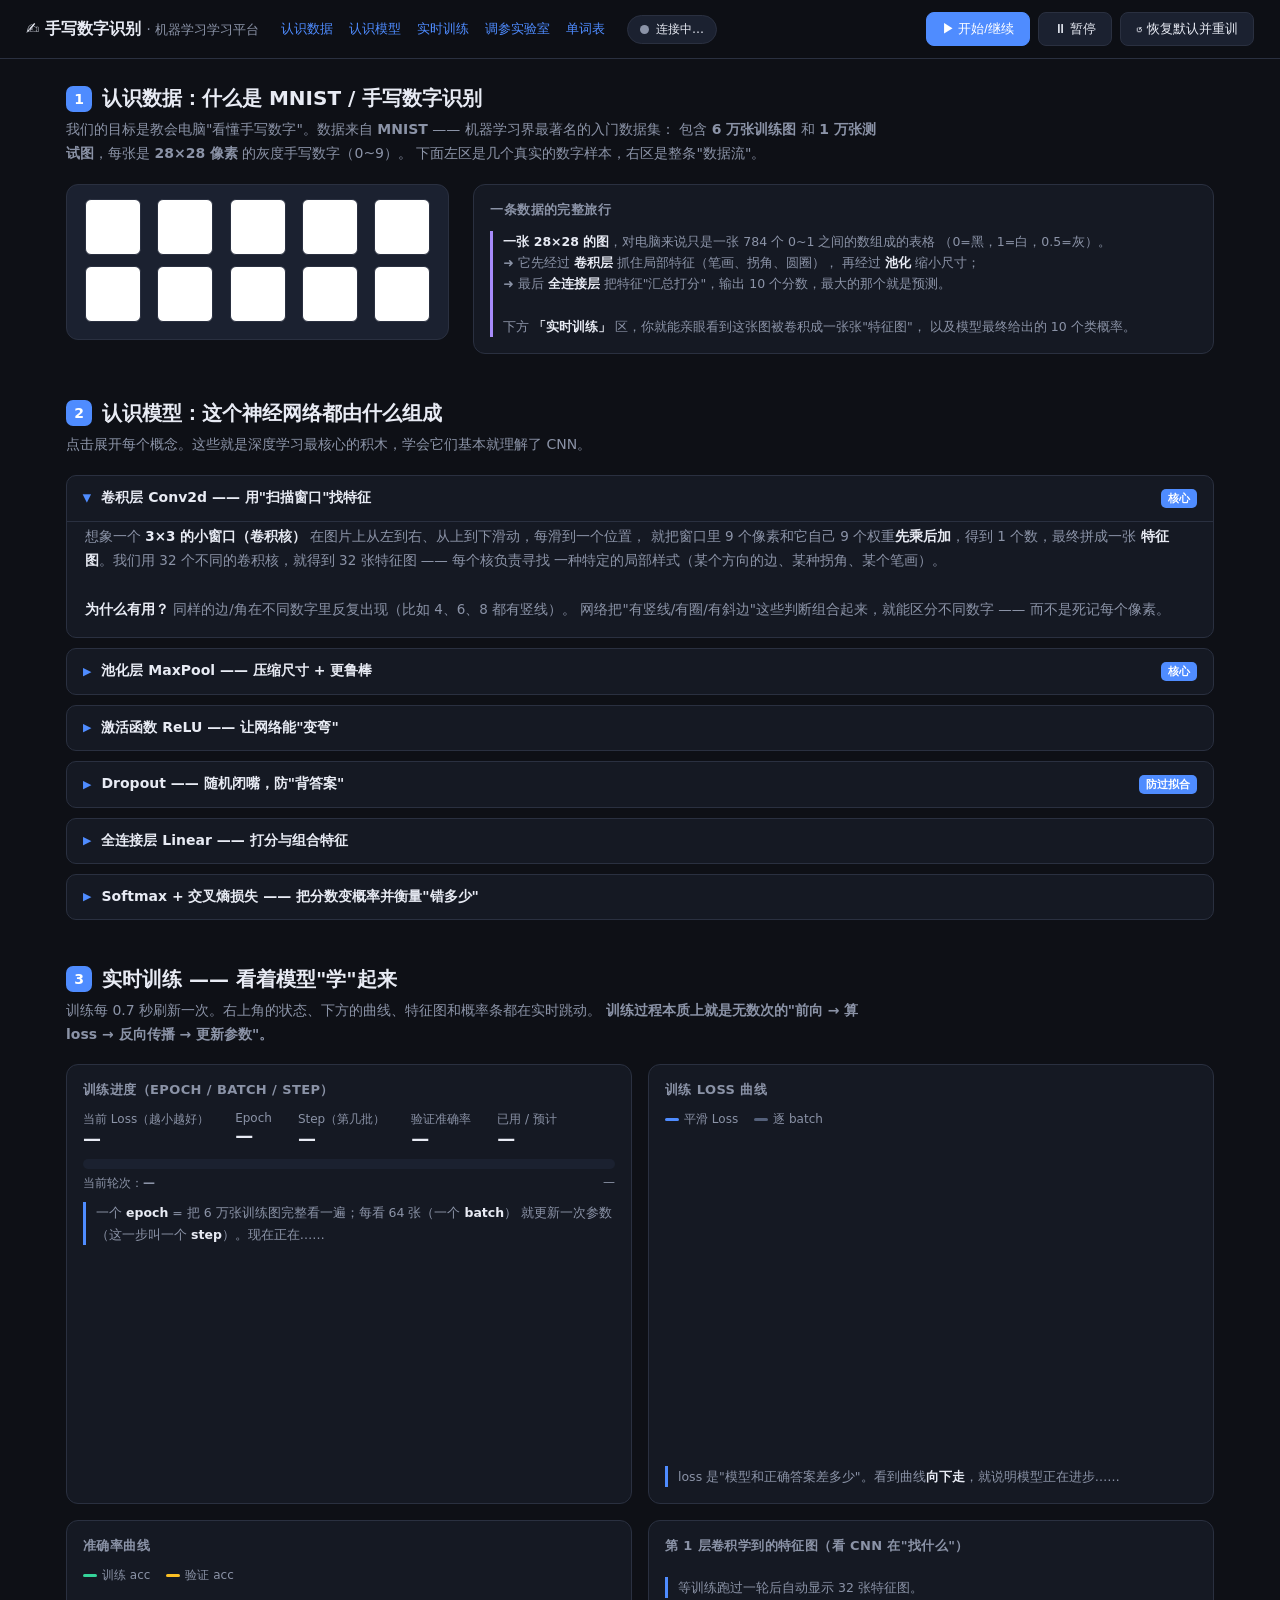
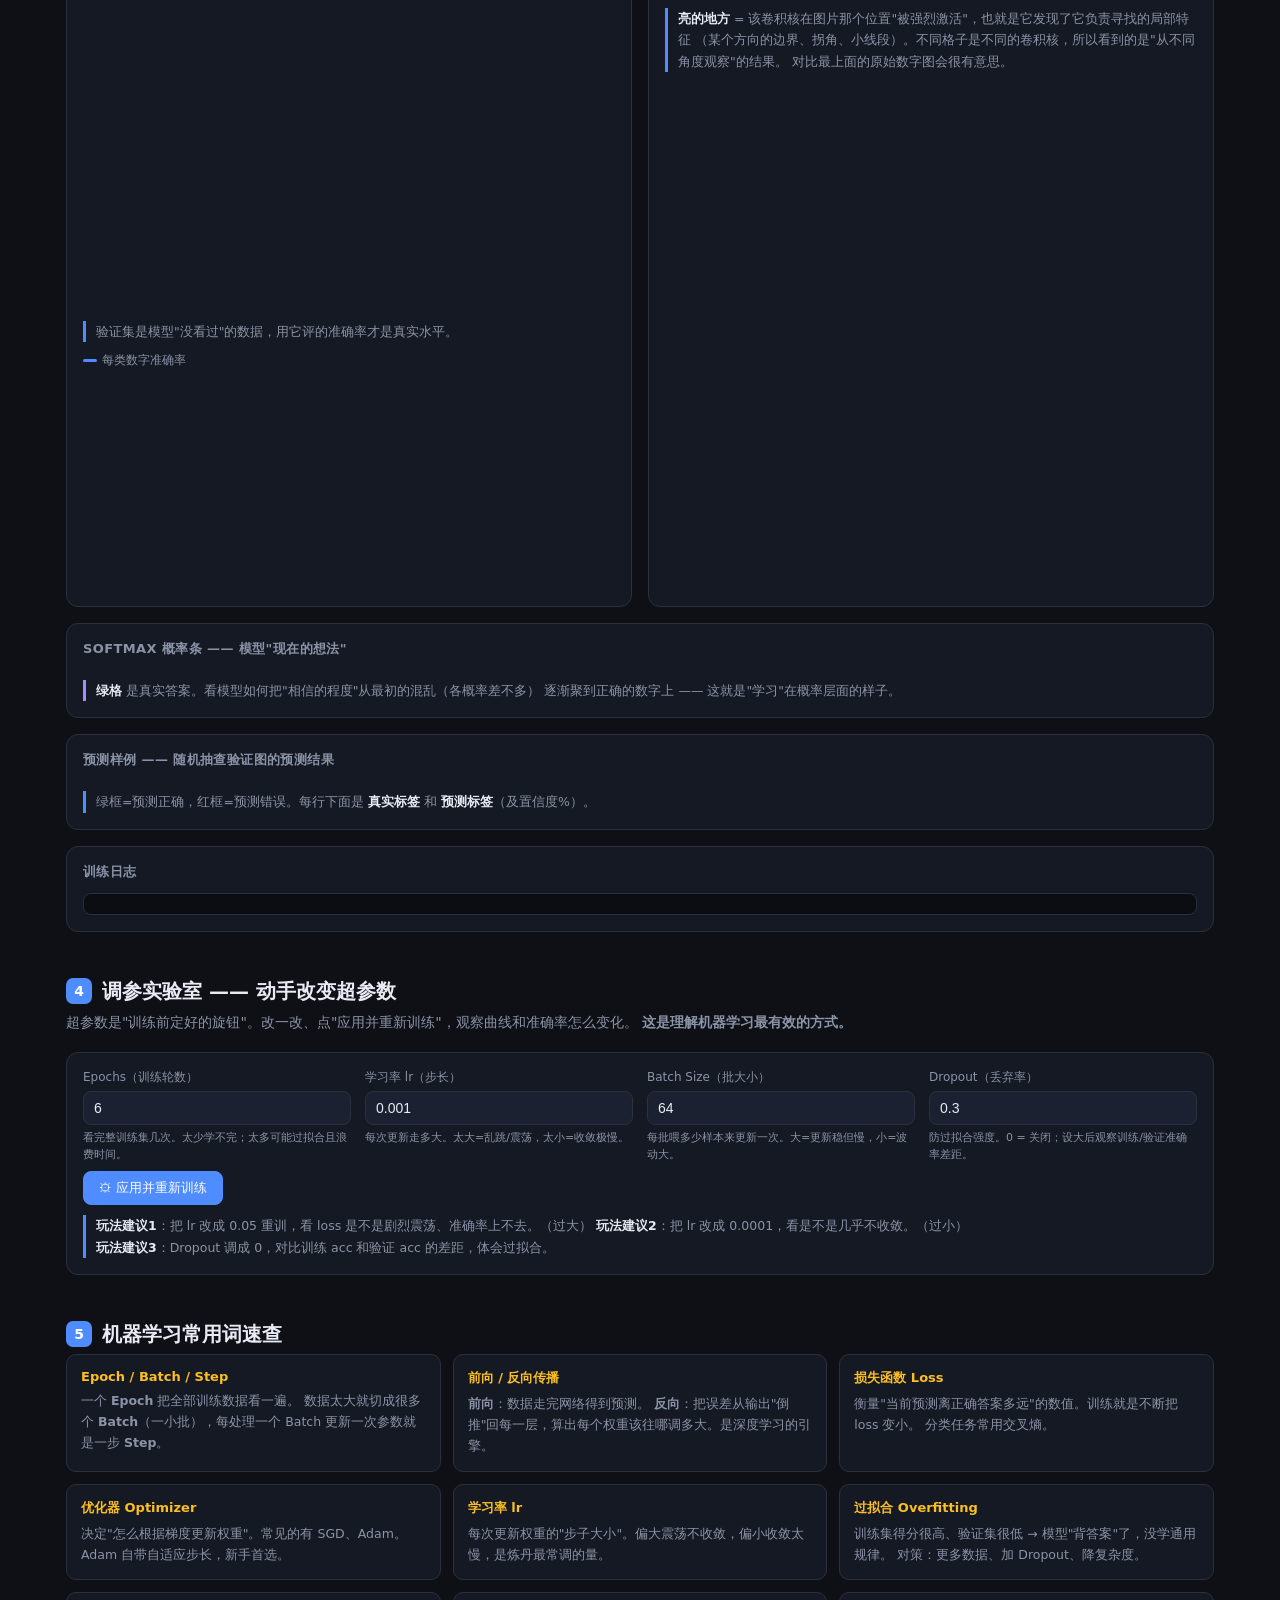
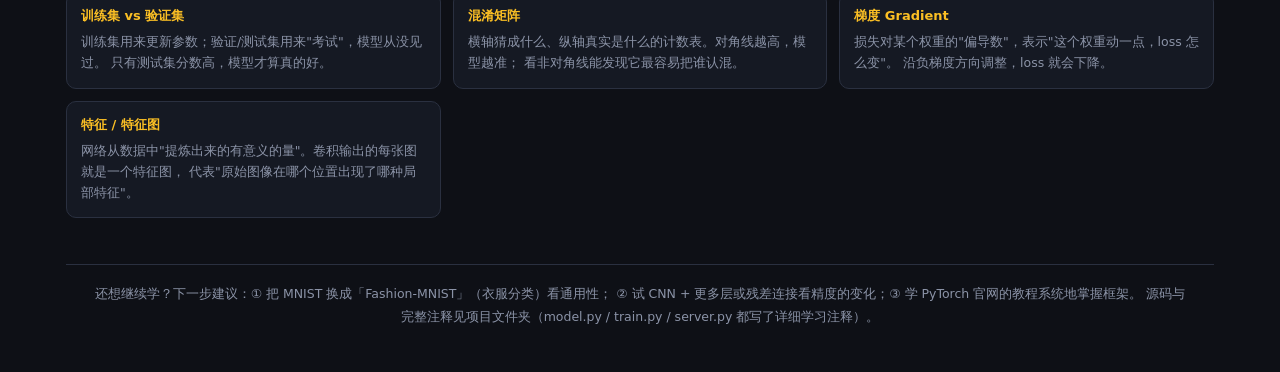
==== static/index.html @ 6d2cc408 "Initial commit" ====
<!DOCTYPE html>
<!--
  手写数字识别 · 机器学习学习平台
  ============================================================
  这个网页不只是"看训练"，而是把训练过程变成一节可交互的课：
    1. 认识数据  —— MNIST 手写数字是什么
    2. 认识模型  —— 卷积/池化/Dropout/Softmax 每个部件在"学什么"
    3. 实时训练  —— 边看曲线边读"现在正在发生什么"；还能看 CNN
                    第 1 层卷积学到的"特征图"和 Softmax 概率条
    4. 调参实验室—— 改学习率/轮数/批大小/丢弃率，观察效果变化
    5. 单词表    —— epoch/batch/前向/反向/过拟合 等概念速查

  技术：每 0.7 秒轮询 /api/state，用原生 SVG / Canvas 绘制，零外部依赖。
-->
<html lang="zh-CN">
<head>
<meta charset="UTF-8">
<meta name="viewport" content="width=device-width, initial-scale=1.0">
<title>手写数字识别 · 机器学习学习平台</title>
<style>
  :root{
    --bg:#0e1016; --panel:#151923; --panel2:#1b2130; --line:#2a3040;
    --text:#e8ebf4; --muted:#8b93a7; --accent:#4f8cff; --green:#34d399;
    --red:#f87171; --amber:#fbbf24; --purple:#a78bfa;
  }
  *{box-sizing:border-box;margin:0;padding:0}
  html{scroll-behavior:smooth}
  body{background:var(--bg);color:var(--text);font-family:"Segoe UI",system-ui,-apple-system,sans-serif}
  a{color:var(--accent);text-decoration:none}

  /* 顶部导航 */
  nav{position:sticky;top:0;z-index:50;background:rgba(14,16,22,.92);backdrop-filter:blur(6px);
      border-bottom:1px solid var(--line);padding:12px 26px;display:flex;align-items:center;gap:22px;flex-wrap:wrap}
  nav .brand{font-weight:700;font-size:16px}
  nav .brand small{color:var(--muted);font-weight:400}
  nav .links{display:flex;gap:16px;font-size:13px;color:var(--muted)}
  nav .links a:hover{color:var(--text)}
  nav .status{display:flex;align-items:center;gap:7px;font-size:12px;padding:5px 12px;
      border-radius:16px;background:var(--panel2);border:1px solid var(--line)}
  .dot{width:9px;height:9px;border-radius:50%;background:var(--muted)}
  .dot.running{background:var(--green);animation:pulse 1.1s infinite}
  .dot.paused{background:var(--amber)} .dot.done{background:var(--accent)}
  @keyframes pulse{0%,100%{opacity:1}50%{opacity:.35}}
  nav .ctrl{margin-left:auto;display:flex;gap:8px}

  /* 通用 */
  .wrap{padding:26px;max-width:1200px;margin:0 auto}
  section{margin-bottom:46px}
  h2.sec{font-size:20px;margin-bottom:6px;display:flex;align-items:center;gap:10px}
  h2.sec .no{background:var(--accent);color:#fff;width:26px;height:26px;border-radius:7px;
      display:inline-flex;align-items:center;justify-content:center;font-size:14px;flex:none}
  .lead{color:var(--muted);font-size:14px;margin-bottom:18px;max-width:820px;line-height:1.7}
  .grid{display:grid;grid-template-columns:1fr 1fr;gap:16px}
  .card{background:var(--panel);border:1px solid var(--line);border-radius:12px;padding:16px}
  .full{grid-column:1/-1}
  .card h3{font-size:13px;color:var(--muted);font-weight:600;letter-spacing:.4px;
      text-transform:uppercase;margin-bottom:12px;display:flex;gap:8px;align-items:center}
  button{cursor:pointer;border:1px solid var(--line);background:var(--panel2);color:var(--text);
      padding:7px 15px;border-radius:8px;font-size:13px;transition:.15s}
  button:hover{border-color:var(--accent)} button.primary{background:var(--accent);border-color:var(--accent);color:#fff}
  button.primary:hover{filter:brightness(1.12)}
  svg{width:100%;height:auto;display:block}
  .num{font-size:20px;font-weight:600}
  .teach{font-size:12.5px;color:var(--muted);line-height:1.7;margin-top:10px;
      border-left:3px solid var(--accent);padding-left:10px}
  .teach b{color:var(--text)}

  /* 认识数据 */
  .intro-flex{display:flex;gap:24px;flex-wrap:wrap;align-items:flex-start}
  .sample-big{display:grid;grid-template-columns:repeat(5,auto);gap:8px;background:var(--panel2);
      border:1px solid var(--line);border-radius:12px;padding:14px;flex:1;min-width:200px}
  .sample-big .cell{text-align:center;font-size:11px;color:var(--muted)}
  .sample-big canvas{width:56px;height:56px;image-rendering:pixelated;background:#fff;
      border-radius:6px;border:1px solid var(--line)}

  /* 概念卡片 */
  details{border:1px solid var(--line);border-radius:10px;margin-bottom:10px;background:var(--panel);
      overflow:hidden}
  details summary{cursor:pointer;padding:13px 16px;font-size:14px;list-style:none;display:flex;
      gap:10px;align-items:center;font-weight:600}
  details summary::before{content:"▶";color:var(--accent);font-size:11px;transition:.15s}
  details[open] summary::before{transform:rotate(90deg)}
  details .body{padding:2px 18px 16px;font-size:13.5px;color:var(--muted);line-height:1.8;border-top:1px solid var(--line)}
  details .body b{color:var(--text)}
  details .body ul{margin:6px 0 0 18px}
  details .tag{font-size:11px;background:var(--accent);color:#fff;border-radius:5px;padding:2px 7px;font-weight:600;margin-left:auto;flex:none}

  /* KPI */
  .kpis{display:flex;gap:26px;flex-wrap:wrap}
  .kpi small{display:block;color:var(--muted);font-size:12px}
  .kpi b{font-size:18px}
  .progress{height:10px;background:var(--panel2);border-radius:6px;overflow:hidden;margin-top:10px}
  .progress>div{height:100%;background:linear-gradient(90deg,var(--accent),#7aa7ff);width:0%;transition:width .3s}
  .proglabel{display:flex;justify-content:space-between;font-size:12px;color:var(--muted);margin-top:6px}

  .legend{display:flex;gap:16px;font-size:12px;color:var(--muted);margin-bottom:8px;flex-wrap:wrap}
  .legend i{width:14px;height:3px;display:inline-block;vertical-align:middle;margin-right:5px;border-radius:2px}

  /* 特征图 */
  .fmaps{display:grid;grid-template-columns:repeat(auto-fill,minmax(86px,1fr));gap:8px}
  .fcell{background:var(--panel2);border:1px solid var(--line);border-radius:8px;padding:5px;text-align:center}
  .fcell canvas{width:100%;aspect-ratio:1;image-rendering:pixelated;background:#fff;border-radius:4px}
  .fcell small{font-size:10px;color:var(--muted)}

  /* Softmax */
  #smax{display:flex;flex-direction:column;gap:3px}
  .srow{display:grid;grid-template-columns:30px 1fr 48px;gap:8px;align-items:center;font-size:12px}
  .srow .barbox{height:16px;background:var(--panel2);border-radius:4px;overflow:hidden;position:relative}
  .srow .bar{height:100%;background:linear-gradient(90deg,var(--purple),#c4b5fd);width:0%}
  .srow.true .tagk{color:var(--green);font-weight:700}
  .srow .pct{text-align:right;color:var(--muted)}

  /* 样例 */
  .samples{display:grid;grid-template-columns:repeat(auto-fill,minmax(60px,1fr));gap:9px}
  .sample{background:var(--panel2);border:2px solid var(--line);border-radius:8px;padding:5px;text-align:center}
  .sample.correct{border-color:var(--green)} .sample.wrong{border-color:var(--red)}
  .sample canvas{width:100%;image-rendering:pixelated;border-radius:4px;background:#fff}
  .sample .lab{font-size:11px;margin-top:4px}
  .sample b.c{color:var(--green)} .sample b.w{color:var(--red)}

  /* 调参实验室 */
  .lab-grid{display:grid;grid-template-columns:repeat(auto-fit,minmax(150px,1fr));gap:14px;margin-bottom:8px}
  .lfield label{display:block;font-size:12px;color:var(--muted);margin-bottom:5px}
  .lfield input{width:100%;background:var(--panel2);border:1px solid var(--line);color:var(--text);
      padding:8px 10px;border-radius:8px;font-size:14px}
  .lfield .hint{font-size:11px;color:var(--muted);margin-top:5px;line-height:1.5}

  /* 日志 / 词汇 */
  #log{background:#0b0d12;border:1px solid var(--line);border-radius:8px;padding:10px;
      font-family:Consolas,ui-monospace,monospace;font-size:12px;max-height:170px;overflow-y:auto;
      color:#9fdcff;line-height:1.6}
  .gloss{display:grid;grid-template-columns:repeat(auto-fit,minmax(280px,1fr));gap:12px}
  .gloss .g{background:var(--panel);border:1px solid var(--line);border-radius:10px;padding:14px}
  .gloss .g h4{color:var(--amber);font-size:13px;margin-bottom:6px}
  .gloss .g p{font-size:12.5px;color:var(--muted);line-height:1.7}
  footer{color:var(--muted);font-size:12.5px;border-top:1px solid var(--line);
      padding:18px 26px;text-align:center;line-height:1.8}
  @media(max-width:900px){.grid{grid-template-columns:1fr}.wrap{padding:16px}}
</style>
</head>
<body>

<!-- ================= 导航 ================= -->
<nav>
  <div class="brand">✍️ 手写数字识别 <small>· 机器学习学习平台</small></div>
  <div class="links">
    <a href="#intro">认识数据</a><a href="#model">认识模型</a>
    <a href="#live">实时训练</a><a href="#lab">调参实验室</a><a href="#gloss">单词表</a>
  </div>
  <div class="status"><span id="dot" class="dot idle"></span><span id="statusTxt">连接中…</span></div>
  <div class="ctrl">
    <button id="btnStart" class="primary" onclick="control('start')">▶ 开始/继续</button>
    <button onclick="control('pause')">⏸ 暂停</button>
    <button onclick="resetQuick()">↺ 恢复默认并重训</button>
  </div>
</nav>

<div class="wrap">

<!-- ================= 1. 认识数据 ================= -->
<section id="intro">
  <h2 class="sec"><span class="no">1</span> 认识数据：什么是 MNIST / 手写数字识别</h2>
  <p class="lead">
    我们的目标是教会电脑"看懂手写数字"。数据来自 <b>MNIST</b> —— 机器学习界最著名的入门数据集：
    包含 <b>6 万张训练图</b> 和 <b>1 万张测试图</b>，每张是 <b>28×28 像素</b> 的灰度手写数字（0~9）。
    下面左区是几个真实的数字样本，右区是整条"数据流"。
  </p>
  <div class="intro-flex">
    <div class="sample-big" id="digits"></div>
    <div class="card" style="flex:2;min-width:300px">
      <h3>一条数据的完整旅行</h3>
      <div class="teach" style="border-left-color:var(--purple)">
        <b>一张 28×28 的图</b>，对电脑来说只是一张 784 个 0~1 之间的数组成的表格
        （0=黑，1=白，0.5=灰）。<br>
        ➜ 它先经过 <b>卷积层</b> 抓住局部特征（笔画、拐角、圆圈），
        再经过 <b>池化</b> 缩小尺寸；<br>
        ➜ 最后 <b>全连接层</b> 把特征"汇总打分"，输出 10 个分数，最大的那个就是预测。<br><br>
        下方 <b>「实时训练」</b> 区，你就能亲眼看到这张图被卷积成一张张"特征图"，
        以及模型最终给出的 10 个类概率。
      </div>
    </div>
  </div>
</section>

<!-- ================= 2. 认识模型 ================= -->
<section id="model">
  <h2 class="sec"><span class="no">2</span> 认识模型：这个神经网络都由什么组成</h2>
  <p class="lead">点击展开每个概念。这些就是深度学习最核心的积木，学会它们基本就理解了 CNN。</p>

  <details open><summary>卷积层 Conv2d —— 用"扫描窗口"找特征 <span class="tag">核心</span></summary>
    <div class="body">
      想象一个 <b>3×3 的小窗口（卷积核）</b> 在图片上从左到右、从上到下滑动，每滑到一个位置，
      就把窗口里 9 个像素和它自己 9 个权重<b>先乘后加</b>，得到 1 个数，最终拼成一张
      <b>特征图</b>。我们用 32 个不同的卷积核，就得到 32 张特征图 —— 每个核负责寻找
      一种特定的局部样式（某个方向的边、某种拐角、某个笔画）。<br><br>
      <b>为什么有用？</b> 同样的边/角在不同数字里反复出现（比如 4、6、8 都有竖线）。
      网络把"有竖线/有圈/有斜边"这些判断组合起来，就能区分不同数字 —— 而不是死记每个像素。
    </div>
  </details>

  <details><summary>池化层 MaxPool —— 压缩尺寸 + 更鲁棒 <span class="tag">核心</span></summary>
    <div class="body">
      在 2×2 的小区域里<b>只取最大值</b>，把尺寸减半（28→14→7）。作用：<br>
      <ul>
        <li><b>省计算</b>：特征图越小，后面的层算得越快；</li>
        <li><b>提取主要信息</b>：只要"这里某个特征被强烈激活"，就保留它；</li>
        <li><b>抗噪/抗位移</b>：数字稍微偏一点，关键特征依然被保留。</li>
      </ul>
    </div>
  </details>

  <details><summary>激活函数 ReLU —— 让网络能"变弯"</summary>
    <div class="body">
      ReLU 就是"负数一律变成 0，正数原样保留"。为什么需要它？<br>
      卷积和全连接都是<b>线性运算</b>，而"线性叠线性还是线性"——如果不用激活函数，
      无论叠多少层，效果都和一层一样，学不了复杂规律。ReLU 这种<b>非线性</b>激活函数
      让每一层都能表达更复杂的函数，网络才"弯得起来"。
    </div>
  </details>

  <details><summary>Dropout —— 随机闭嘴，防"背答案" <span class="tag">防过拟合</span></summary>
    <div class="body">
      训练时，每个 batch 随机让 <b>30%</b> 的神经元输出变成 0（暂时"闭嘴"）。
      这样网络不能依赖某一个或几个神经元——就像考试时不让你只看某个角落的笔记。
      它被迫<b>分散记忆、学更通用的规律</b>，是防过拟合最常用的手段之一。
    </div>
  </details>

  <details><summary>全连接层 Linear —— 打分与组合特征</summary>
    <div class="body">
      把前面提取到的 3136 个特征 <b>每个都连到每个输出</b>（权重矩阵巨大），
      相当于"综合前面所有发现，给出判断"。第一个 Linear 把特征压到 128 维的"抽象结论"，
      第二个把 128 维映射成 <b>10 个类分数</b>。
    </div>
  </details>

  <details><summary>Softmax + 交叉熵损失 —— 把分数变概率并衡量"错多少"</summary>
    <div class="body">
      <b>Softmax</b>：把网络输出的 10 个原始分数变成 10 个 <b>和为 1 的概率</b>
      （最大分数概率最大）。例如 [0.01, 0.90, 0.03, …] 表示"有 90% 把握是数字 1"。<br><br>
      <b>交叉熵损失（CrossEntropyLoss）</b>：衡量"模型给出的概率分布"和"真实答案分布"
      差多少。真实答案是"1 的概率是 1，其余是 0"。差距越大，loss 越大。
      <b>训练的目标就是让这个 loss 一路变小</b>。
    </div>
  </details>
</section>

<!-- ================= 3. 实时训练 ================= -->
<section id="live">
  <h2 class="sec"><span class="no">3</span> 实时训练 —— 看着模型"学"起来</h2>
  <p class="lead">
    训练每 0.7 秒刷新一次。右上角的状态、下方的曲线、特征图和概率条都在实时跳动。
    <b>训练过程本质上就是无数次的"前向 → 算 loss → 反向传播 → 更新参数"。</b>
  </p>

  <div class="grid">
    <!-- 训练进度 -->
    <div class="card">
      <h3>训练进度（epoch / batch / step）</h3>
      <div class="kpis">
        <div class="kpi"><small>当前 Loss（越小越好）</small><b id="kLoss">—</b></div>
        <div class="kpi"><small>Epoch</small><b id="kEpoch">—</b></div>
        <div class="kpi"><small>Step（第几批）</small><b id="kStep">—</b></div>
        <div class="kpi"><small>验证准确率</small><b id="kAcc">—</b></div>
        <div class="kpi"><small>已用 / 预计</small><b id="kTime">—</b></div>
      </div>
      <div class="progress"><div id="pbar"></div></div>
      <div class="proglabel"><span>当前轮次：<b id="pEpoch">—</b></span><span id="pPct">—</span></div>
      <div class="teach" id="teachProgress">
        一个 <b>epoch</b> = 把 6 万张训练图完整看一遍；每看 64 张（一个 <b>batch</b>）
        就更新一次参数（这一步叫一个 <b>step</b>）。现在正在……
      </div>
    </div>

    <!-- 训练 Loss -->
    <div class="card">
      <h3>训练 Loss 曲线</h3>
      <div class="legend"><span><i style="background:#4f8cff"></i>平滑 Loss</span>
        <span><i style="background:#54607a"></i>逐 batch</span></div>
      <svg id="lossChart" viewBox="0 0 100 60" preserveAspectRatio="none"></svg>
      <div class="teach" id="teachLoss">
        loss 是"模型和正确答案差多少"。看到曲线<b>向下走</b>，就说明模型正在进步……
      </div>
    </div>

    <!-- 准确率 -->
    <div class="card">
      <h3>准确率曲线</h3>
      <div class="legend"><span><i style="background:#34d399"></i>训练 acc</span>
        <span><i style="background:#fbbf24"></i>验证 acc</span></div>
      <svg id="accChart" viewBox="0 0 100 60" preserveAspectRatio="none"></svg>
      <div class="teach" id="teachAcc">验证集是模型"没看过"的数据，用它评的准确率才是真实水平。</div>
      <div class="legend" style="margin-top:10px"><span><i style="background:#4f8cff"></i>每类数字准确率</span></div>
      <svg id="accBars" viewBox="0 0 100 40" preserveAspectRatio="none"></svg>
    </div>

    <!-- 特征图 -->
    <div class="card">
      <h3>第 1 层卷积学到的特征图（看 CNN 在"找什么"）</h3>
      <div class="fmaps" id="fmaps"><div class="teach" style="grid-column:1/-1">等训练跑过一轮后自动显示 32 张特征图。</div></div>
      <div class="teach">
        <b>亮的地方</b> = 该卷积核在图片那个位置"被强烈激活"，也就是它发现了它负责寻找的局部特征
        （某个方向的边界、拐角、小线段）。不同格子是不同的卷积核，所以看到的是"从不同角度观察"的结果。
        对比最上面的原始数字图会很有意思。
      </div>
    </div>
  </div>

  <!-- Softmax 概率条 -->
  <div class="card full" style="margin-top:16px">
    <h3>Softmax 概率条 —— 模型"现在的想法" <span id="smaxTitle" style="text-transform:none;color:var(--muted)"></span></h3>
    <div id="smax" style="margin-bottom:8px"></div>
    <div class="teach" id="teachSmax" style="border-left-color:var(--purple)">
      <b>绿格</b> 是真实答案。看模型如何把"相信的程度"从最初的混乱（各概率差不多）
      逐渐聚到正确的数字上 —— 这就是"学习"在概率层面的样子。
    </div>
  </div>

  <!-- 预测样例 -->
  <div class="card full" style="margin-top:16px">
    <h3>预测样例 —— 随机抽查验证图的预测结果 <span id="sampleNote" style="text-transform:none;color:var(--muted)"></span></h3>
    <div class="samples" id="samples"></div>
    <div class="teach">绿框=预测正确，红框=预测错误。每行下面是 <b>真实标签</b> 和 <b>预测标签</b>（及置信度%）。</div>
  </div>

  <!-- 日志 -->
  <div class="card full" style="margin-top:16px">
    <h3>训练日志</h3>
    <div id="log"></div>
  </div>
</section>

<!-- ================= 4. 调参实验室 ================= -->
<section id="lab">
  <h2 class="sec"><span class="no">4</span> 调参实验室 —— 动手改变超参数</h2>
  <p class="lead">
    超参数是"训练前定好的旋钮"。改一改、点"应用并重新训练"，观察曲线和准确率怎么变化。
    <b>这是理解机器学习最有效的方式。</b>
  </p>
  <div class="card full">
    <div class="lab-grid">
      <div class="lfield"><label>Epochs（训练轮数）</label>
        <input id="inpEpochs" type="number" min="1" max="30" value="6">
        <div class="hint">看完整训练集几次。太少学不完；太多可能过拟合且浪费时间。</div></div>
      <div class="lfield"><label>学习率 lr（步长）</label>
        <input id="inpLr" type="number" step="0.0001" min="0.0001" max="0.1" value="0.001">
        <div class="hint">每次更新走多大。太大=乱跳/震荡，太小=收敛极慢。</div></div>
      <div class="lfield"><label>Batch Size（批大小）</label>
        <input id="inpBatch" type="number" min="16" max="512" step="16" value="64">
        <div class="hint">每批喂多少样本来更新一次。大=更新稳但慢，小=波动大。</div></div>
      <div class="lfield"><label>Dropout（丢弃率）</label>
        <input id="inpDrop" type="number" step="0.05" min="0" max="0.7" value="0.3">
        <div class="hint">防过拟合强度。0 = 关闭；设大后观察训练/验证准确率差距。</div></div>
    </div>
    <div style="display:flex;gap:10px;align-items:center;flex-wrap:wrap">
      <button class="primary" onclick="runLab()">⚙ 应用并重新训练</button>
      <span id="labMsg" style="font-size:12px;color:var(--muted)"></span>
    </div>
    <div class="teach" id="teachLab">
      <b>玩法建议1</b>：把 lr 改成 0.05 重训，看 loss 是不是剧烈震荡、准确率上不去。（过大）
      <b>玩法建议2</b>：把 lr 改成 0.0001，看是不是几乎不收敛。（过小）<br>
      <b>玩法建议3</b>：Dropout 调成 0，对比训练 acc 和验证 acc 的差距，体会过拟合。
    </div>
  </div>
</section>

<!-- ================= 5. 单词表 ================= -->
<section id="gloss">
  <h2 class="sec"><span class="no">5</span> 机器学习常用词速查</h2>
  <div class="gloss">
    <div class="g"><h4>Epoch / Batch / Step</h4><p>一个 <b>Epoch</b> 把全部训练数据看一遍。
      数据太大就切成很多个 <b>Batch</b>（一小批），每处理一个 Batch 更新一次参数就是一步 <b>Step</b>。</p></div>
    <div class="g"><h4>前向 / 反向传播</h4><p><b>前向</b>：数据走完网络得到预测。
      <b>反向</b>：把误差从输出"倒推"回每一层，算出每个权重该往哪调多大。是深度学习的引擎。</p></div>
    <div class="g"><h4>损失函数 Loss</h4><p>衡量"当前预测离正确答案多远"的数值。训练就是不断把 loss 变小。
      分类任务常用交叉熵。</p></div>
    <div class="g"><h4>优化器 Optimizer</h4><p>决定"怎么根据梯度更新权重"。常见的有 SGD、Adam。Adam 自带自适应步长，新手首选。</p></div>
    <div class="g"><h4>学习率 lr</h4><p>每次更新权重的"步子大小"。偏大震荡不收敛，偏小收敛太慢，是炼丹最常调的量。</p></div>
    <div class="g"><h4>过拟合 Overfitting</h4><p>训练集得分很高、验证集很低 → 模型"背答案"了，没学通用规律。
      对策：更多数据、加 Dropout、降复杂度。</p></div>
    <div class="g"><h4>训练集 vs 验证集</h4><p>训练集用来更新参数；验证/测试集用来"考试"，模型从没见过。
      只有测试集分数高，模型才算真的好。</p></div>
    <div class="g"><h4>混淆矩阵</h4><p>横轴猜成什么、纵轴真实是什么的计数表。对角线越高，模型越准；
      看非对角线能发现它最容易把谁认混。</p></div>
    <div class="g"><h4>梯度 Gradient</h4><p>损失对某个权重的"偏导数"，表示"这个权重动一点，loss 怎么变"。
      沿负梯度方向调整，loss 就会下降。</p></div>
    <div class="g"><h4>特征 / 特征图</h4><p>网络从数据中"提炼出来的有意义的量"。卷积输出的每张图就是一个特征图，
      代表"原始图像在哪个位置出现了哪种局部特征"。</p></div>
  </div>
</section>

<footer>
  还想继续学？下一步建议：① 把 MNIST 换成「Fashion-MNIST」（衣服分类）看通用性；
  ② 试 CNN + 更多层或残差连接看精度的变化；③ 学 PyTorch 官网的教程系统地掌握框架。
  源码与完整注释见项目文件夹（model.py / train.py / server.py 都写了详细学习注释）。
</footer>
</div>

<script>
const $ = id => document.getElementById(id);
let last = null;              // 上次的 state，用于判断某些部分是否需要重绘
let lastFmapsVer = -1;        // 特征图只在版本号变化时才重绘（省性能）

// ---------------- 工具 ----------------
const fmt = v => (v === null || v === undefined) ? '—' : (+v).toFixed(4);
const fmtTime = s => { if(!s) return '—'; const m=Math.floor(s/60),ss=Math.floor(s%60); return m+':'+(ss<10?'0':'')+ss; };
const STATUS = {running:'训练中', paused:'已暂停', idle:'未开始', done:'已完成', '连接中':'连接中'};

function control(action, hyper){
  const body = hyper ? {action, ...hyper} : {action};
  fetch('/api/control',{method:'POST',headers:{'Content-Type':'application/json'},
    body:JSON.stringify(body)}).catch(()=>{});
}
function resetQuick(){  // 顶部"恢复默认并重训"
  const cfg = {epochs:6, lr:0.001, batch_size:64, dropout:0.3};
  [$('inpEpochs'),$('inpLr'),$('inpBatch'),$('inpDrop')].forEach(()=>{});
  $('inpEpochs').value=6; $('inpLr').value=0.001; $('inpBatch').value=64; $('inpDrop').value=0.3;
  control('reset', cfg);
}
function runLab(){  // 调参实验室"应用并重新训练"
  const cfg = {
    epochs: Math.max(1,+$('inpEpochs').value||6),
    lr: +$('inpLr').value||0.001,
    batch_size: Math.max(16,+$('inpBatch').value||64),
    dropout: Math.min(0.7,Math.max(0,+$('inpDrop').value||0)),
  };
  $('labMsg').textContent='已应用新配置，重新训练中…';
  control('reset', cfg);
}

// ---------------- 绘制 ----------------
function poly(el, pts, stroke, w){
  const d = pts.map((p,i)=>(i?'L':'M')+p[0].toFixed(2)+' '+p[1].toFixed(2)).join(' ');
  const path = document.createElementNS('http://www.w3.org/2000/svg','path');
  path.setAttribute('d',d); path.setAttribute('fill','none'); path.setAttribute('stroke',stroke);
  path.setAttribute('stroke-width',w); path.setAttribute('stroke-linejoin','round');
  path.setAttribute('stroke-linecap','round'); el.appendChild(path);
}
function drawChart(svgId, x, series, yZero=true){
  const el=$(svgId); el.innerHTML='';
  const W=100,H=60,pad=5;
  const all = series.flatMap(s=>s.data).filter(v=>v!==null && v!==undefined);
  if(x.length<2 || !all.length) return;
  let ymin=Math.min(...all), ymax=Math.max(...all);
  if(ymin===ymax){ymin-=1;ymax+=1;}
  if(yZero) ymin=Math.min(ymin,0);
  ymin-=(ymax-ymin)*.05; ymax+=(ymax-ymin)*.05;
  const X=i=>pad+(W-2*pad)*(x[i]-x[0])/(x[x.length-1]-x[0]||1);
  const Y=v=>H-pad-(H-2*pad)*(v-ymin)/(ymax-ymin||1);
  for(let g=0;g<3;g++){
    const y=pad+(H-2*pad)*g/2;
    const ln=document.createElementNS('http://www.w3.org/2000/svg','line');
    ln.setAttribute('x1',pad*1.5);ln.setAttribute('x2',W-pad/2);ln.setAttribute('y1',y);ln.setAttribute('y2',y);
    ln.setAttribute('stroke','#2a3040');ln.setAttribute('stroke-width','0.15');el.appendChild(ln);
    const t=document.createElementNS('http://www.w3.org/2000/svg','text');
    t.setAttribute('x',0);t.setAttribute('y',y+1);t.setAttribute('fill','#8b93a7');
    t.setAttribute('font-size','2.4');t.textContent=Math.round(ymax-(ymax-ymin)*g/2);el.appendChild(t);
  }
  series.forEach(s=>poly(el, x.map((xv,i)=>[X(i),Y(s.data[i])]), s.color, s.w||1.2));
}
function drawBars(svgId, values){
  const el=$(svgId); el.innerHTML='';
  const W=100,H=40,n=values.length||10,pad=2,bw=(W-12)/n;
  values.forEach((v,i)=>{
    const bh=(v/100)*(H-8);
    const r=document.createElementNS('http://www.w3.org/2000/svg','rect');
    r.setAttribute('x',3+i*bw);r.setAttribute('y',H-2-bh);r.setAttribute('width',bw*.7);
    r.setAttribute('height',bh);r.setAttribute('rx','1');
    r.setAttribute('fill',v>=85?'#34d399':v>=60?'#fbbf24':'#f87171');el.appendChild(r);
    const t=document.createElementNS('http://www.w3.org/2000/svg','text');
    t.setAttribute('x',3+i*bw+bw*.35);t.setAttribute('y',H-3);t.setAttribute('fill','#8b93a7');
    t.setAttribute('font-size','2.6');t.setAttribute('text-anchor','middle');t.textContent=i;el.appendChild(t);
  });
}
function pixToCanvas(canvas, px){  // px: 28x28 嵌套数组
  const ctx=canvas.getContext('2d'); canvas.width=28; canvas.height=28;
  const img=ctx.createImageData(28,28);
  for(let r=0;r<28;r++)for(let c=0;c<28;c++){
    const v=Math.min(255,Math.max(0,px[r][c]));
    const i=(r*28+c)*4; img.data[i]=v;img.data[i+1]=v;img.data[i+2]=v;img.data[i+3]=255;
  }
  ctx.putImageData(img,0,0);
}
function fmToCanvas(canvas, fm){  // fm: 14x14 嵌套数组
  const ctx=canvas.getContext('2d'); canvas.width=14; canvas.height=14;
  const img=ctx.createImageData(14,14);
  for(let r=0;r<14;r++)for(let c=0;c<14;c++){
    const v=Math.min(255,Math.max(0,fm[r][c]));
    const i=(r*14+c)*4; img.data[i]=v;img.data[i+1]=v;img.data[i+2]=v;img.data[i+3]=255;
  }
  ctx.putImageData(img,0,0);
}

// ---------------- 主渲染 ----------------
function render(s){
  const st=s.status||'idle';
  $('dot').className='dot '+(st==='running'?'running':st==='paused'?'paused':st==='done'?'done':'idle');
  $('statusTxt').textContent=STATUS[st]||st;

  // KPI + 进度
  $('kLoss').textContent=fmt(s.train_loss_cur);
  $('kEpoch').textContent=s.epoch_current+' / '+s.epoch_total;
  $('kStep').textContent=s.step;
  const acc=s.epochs_val_acc; $('kAcc').textContent=acc.length?acc[acc.length-1].toFixed(2)+'%':'—';
  $('kTime').textContent=fmtTime(s.elapsed_sec)+(s.eta_sec?' / '+fmtTime(s.eta_sec):'');
  const pct=s.epoch_total?100*Math.min(s.epoch_current,s.epoch_total)/s.epoch_total:0;
  $('pbar').style.width=pct+'%';
  $('pEpoch').textContent=(s.epoch_current||0)+' / '+(s.epoch_total||0);
  $('pPct').textContent=pct.toFixed(0)+'%';

  // 正在发生什么的文字
  $('teachProgress').innerHTML = st==='running'
    ? `正在 <b>Epoch ${s.epoch_current||0}/${s.epoch_total||0}</b>，已走 <b>${s.step||0}</b> 步（每轮约 ${s.steps_per_epoch||'?'} 步）。
       正在把训练集第 ${s.epoch_current||0} 遍完整看一遍。`
    : st==='done'?'训练完成。看看最终准确率，或去「调参实验室」换个参数再玩。':STATUS[st];
  if(s.train_loss_cur!==null)
    $('teachLoss').innerHTML=`当前 loss=<b>${(+s.train_loss_cur).toFixed(4)}</b>。
        看它是不是整体<b>往下走</b>？往下走=模型在进步。数字越小，说明模型越"确定"自己的判断。`;

  // 曲线（loss 降采样）
  const N=600, stepX=Math.max(1,Math.floor(s.loss_history.length/Math.max(N,1)));
  const x=[],raw=[],smooth=[];
  for(let k=0;k<s.loss_history.length;k+=stepX){
    x.push(s.loss_steps[k]||k); raw.push(s.loss_history[k]);
    smooth.push(s.smooth_loss&&s.smooth_loss[k]!=null?s.smooth_loss[k]:null);
  }
  if(x.length>1){
    drawChart('lossChart', x.slice(-N), [
      {data:raw.slice(-N),color:'#54607a'},{data:smooth.slice(-N),color:'#4f8cff',w:1.6}]);
    if(acc.length) drawChart('accChart', acc.map((_,i)=>i+1), [
      {data:s.epochs_train_acc||[],color:'#34d399',w:1.6},{data:acc,color:'#fbbf24',w:1.6}], false);
  }

  // 每类准确率（放进准确率卡片下方一行小柱图）
  drawBars('accBars', s.class_acc.length?s.class_acc:Array(10).fill(0));

  // 特征图（每轮才变，用版本号去抖动，避免每 0.7s 全量重绘）
  if(s.fmaps && s.fmaps.length && s.fmaps_version !== lastFmapsVer){
    const box=$('fmaps'); box.innerHTML='';
    (s.fmaps||[]).forEach((fm,k)=>{
      const d=document.createElement('div'); d.className='fcell';
      const cv=document.createElement('canvas'); cv.width=14; cv.height=14; fmToCanvas(cv,fm);
      const small=document.createElement('small'); small.textContent='核 '+(k+1);
      d.appendChild(cv); d.appendChild(small); box.appendChild(d);
    });
    lastFmapsVer = s.fmaps_version;
  }

  // Softmax 概率条（用第一张样例）
  if(s.samples && s.samples.length){
    const sm=s.samples[0];
    $('smaxTitle').textContent = `· 这张图的真实数字是 ${sm.true}，模型 ${sm.correct?'判断正确':'判断错了'}：猜成 ${sm.pred}（${(sm.prob*100).toFixed(1)}%）`;
    const box=$('smax'); box.innerHTML='';
    (Array.isArray(sm.probs)?sm.probs:[0,0,0,0,0,0,0,0,0,0]).forEach((p,k)=>{
      const row=document.createElement('div'); row.className='srow'+(k===sm.true?' true':'');
      const t=document.createElement('span'); t.className='tagk'; t.textContent=k;
      const bb=document.createElement('div'); bb.className='barbox';
      const b=document.createElement('div'); b.className='bar'; b.style.width=(p*100)+'%'; bb.appendChild(b);
      const pc=document.createElement('span'); pc.className='pct'; pc.textContent=(p*100).toFixed(1)+'%';
      row.appendChild(t); row.appendChild(bb); row.appendChild(pc); box.appendChild(row);
    });
  }

  // 预测样例网格
  if(s.samples && s.samples.length){
    $('sampleNote').textContent='· 共 '+s.samples.length+' 张验证样例';
    const box=$('samples'); box.innerHTML='';
    s.samples.forEach(sm=>{
      const d=document.createElement('div'); d.className='sample '+(sm.correct?'correct':'wrong');
      const cv=document.createElement('canvas'); cv.width=28; cv.height=28; pixToCanvas(cv, sm.pixels);
      const lb=document.createElement('div'); lb.className='lab';
      const cls = sm.correct?'c':'w';
      lb.innerHTML='实 <b>'+sm.true+'</b> · 预 <b class="'+cls+'">'+(sm.correct?sm.true:sm.pred)+'</b> '+
          '<span style="color:var(--muted)">'+(sm.prob*100).toFixed(0)+'%</span>';
      d.appendChild(cv); d.appendChild(lb); box.appendChild(d);
    });
  }

  // 日志（只在新内容时整段重绘）
  if(s.log){
    const key=s.log.join('|');
    if(key!==lastLogKey){ lastLogKey=key; $('log').innerHTML=(s.log||[]).map(l=>l.replace(/&/g,'&amp;').replace(/</g,'&lt;')).join('<br>'); }
    const lg=$('log'); lg.scrollTop=lg.scrollHeight;
  }
  last=s;
}
let lastLogKey='';

// 顶部导航锚点平滑滚动（CSS 已做，无需 JS）

// ---------------- 轮询 ----------------
setInterval(async()=>{
  try{ render(await (await fetch('/api/state')).json()); }
  catch(e){ $('statusTxt').textContent=(document.readyState==='complete')?'连接中…':'连接失败'; }
},700);

// 初加载：画几张原始数字图 + 首拉状态
document.addEventListener('DOMContentLoaded',()=>{
  const box=$('digits');
  const labels=[];
  for(let n=0;n<10;n++){
    const c=document.createElement('div'); c.className='cell';
    c.innerHTML='<canvas width="28" height="28"></canvas><div></div>';
    labels.push(c.lastElementChild);
    box.appendChild(c);
  }
  fetch('/api/state').then(r=>r.json()).then(s=>{
    // 用样本像素画"认识数据"区的数字，并把标签设为该样本的真实数字
    const cvs=box.querySelectorAll('canvas');
    if(s.samples && s.samples.length){
      s.samples.slice(0,10).forEach((it,i)=>{
        if(cvs[i]){ pixToCanvas(cvs[i], it.pixels); if(labels[i]) labels[i].textContent=it.true; }
      });
    }
    render(s);
  }).catch(()=>{});
});
</script>
</body>
</html>
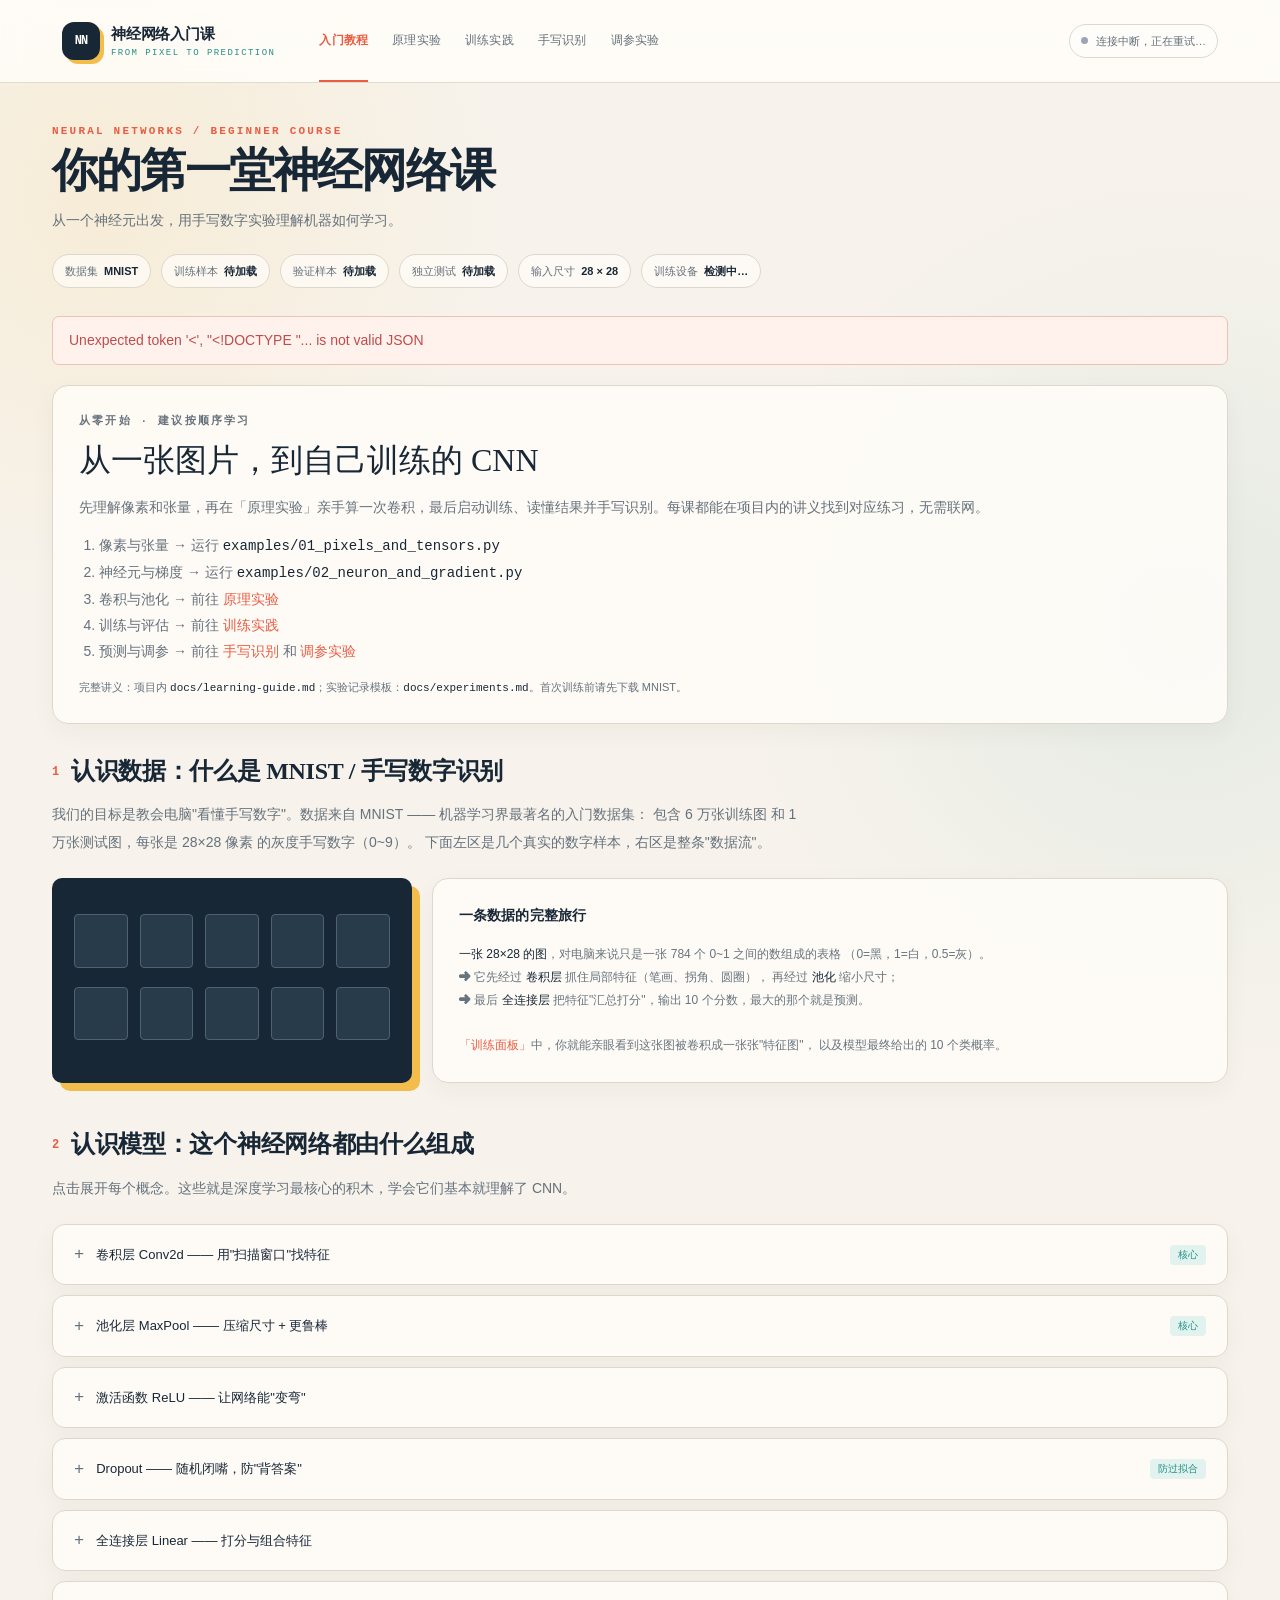
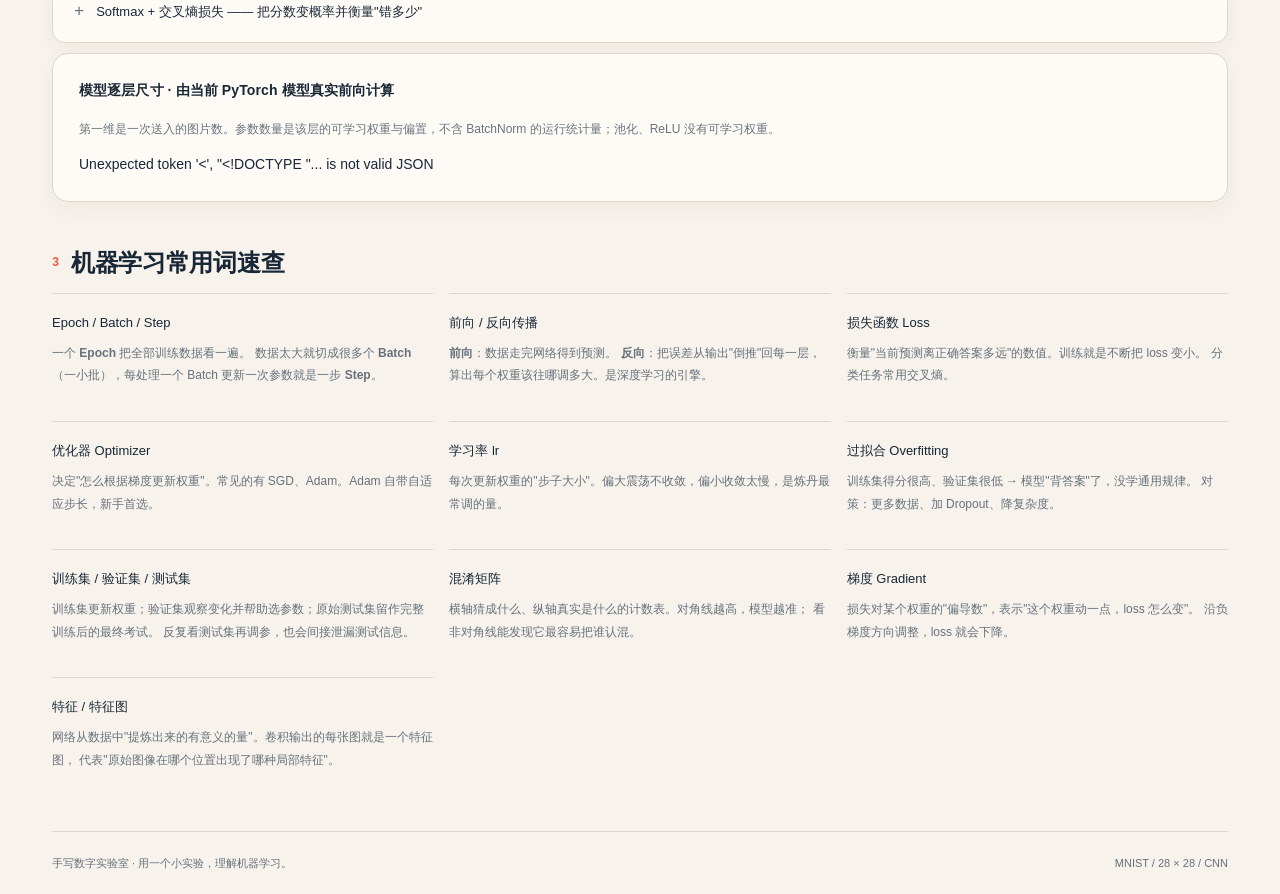
==== commit 5669600d: "Build beginner CNN learning course Co-Authored-By: Claude Opus 4.8 (1M context) <noreply@anthropic.c" ====
--- a/static/index.html
+++ b/static/index.html
@@ -16,149 +16,48 @@
 <head>
 <meta charset="UTF-8">
 <meta name="viewport" content="width=device-width, initial-scale=1.0">
-<title>手写数字识别 · 机器学习学习平台</title>
-<style>
-  :root{
-    --bg:#0e1016; --panel:#151923; --panel2:#1b2130; --line:#2a3040;
-    --text:#e8ebf4; --muted:#8b93a7; --accent:#4f8cff; --green:#34d399;
-    --red:#f87171; --amber:#fbbf24; --purple:#a78bfa;
-  }
-  *{box-sizing:border-box;margin:0;padding:0}
-  html{scroll-behavior:smooth}
-  body{background:var(--bg);color:var(--text);font-family:"Segoe UI",system-ui,-apple-system,sans-serif}
-  a{color:var(--accent);text-decoration:none}
-
-  /* 顶部导航 */
-  nav{position:sticky;top:0;z-index:50;background:rgba(14,16,22,.92);backdrop-filter:blur(6px);
-      border-bottom:1px solid var(--line);padding:12px 26px;display:flex;align-items:center;gap:22px;flex-wrap:wrap}
-  nav .brand{font-weight:700;font-size:16px}
-  nav .brand small{color:var(--muted);font-weight:400}
-  nav .links{display:flex;gap:16px;font-size:13px;color:var(--muted)}
-  nav .links a:hover{color:var(--text)}
-  nav .status{display:flex;align-items:center;gap:7px;font-size:12px;padding:5px 12px;
-      border-radius:16px;background:var(--panel2);border:1px solid var(--line)}
-  .dot{width:9px;height:9px;border-radius:50%;background:var(--muted)}
-  .dot.running{background:var(--green);animation:pulse 1.1s infinite}
-  .dot.paused{background:var(--amber)} .dot.done{background:var(--accent)}
-  @keyframes pulse{0%,100%{opacity:1}50%{opacity:.35}}
-  nav .ctrl{margin-left:auto;display:flex;gap:8px}
-
-  /* 通用 */
-  .wrap{padding:26px;max-width:1200px;margin:0 auto}
-  section{margin-bottom:46px}
-  h2.sec{font-size:20px;margin-bottom:6px;display:flex;align-items:center;gap:10px}
-  h2.sec .no{background:var(--accent);color:#fff;width:26px;height:26px;border-radius:7px;
-      display:inline-flex;align-items:center;justify-content:center;font-size:14px;flex:none}
-  .lead{color:var(--muted);font-size:14px;margin-bottom:18px;max-width:820px;line-height:1.7}
-  .grid{display:grid;grid-template-columns:1fr 1fr;gap:16px}
-  .card{background:var(--panel);border:1px solid var(--line);border-radius:12px;padding:16px}
-  .full{grid-column:1/-1}
-  .card h3{font-size:13px;color:var(--muted);font-weight:600;letter-spacing:.4px;
-      text-transform:uppercase;margin-bottom:12px;display:flex;gap:8px;align-items:center}
-  button{cursor:pointer;border:1px solid var(--line);background:var(--panel2);color:var(--text);
-      padding:7px 15px;border-radius:8px;font-size:13px;transition:.15s}
-  button:hover{border-color:var(--accent)} button.primary{background:var(--accent);border-color:var(--accent);color:#fff}
-  button.primary:hover{filter:brightness(1.12)}
-  svg{width:100%;height:auto;display:block}
-  .num{font-size:20px;font-weight:600}
-  .teach{font-size:12.5px;color:var(--muted);line-height:1.7;margin-top:10px;
-      border-left:3px solid var(--accent);padding-left:10px}
-  .teach b{color:var(--text)}
-
-  /* 认识数据 */
-  .intro-flex{display:flex;gap:24px;flex-wrap:wrap;align-items:flex-start}
-  .sample-big{display:grid;grid-template-columns:repeat(5,auto);gap:8px;background:var(--panel2);
-      border:1px solid var(--line);border-radius:12px;padding:14px;flex:1;min-width:200px}
-  .sample-big .cell{text-align:center;font-size:11px;color:var(--muted)}
-  .sample-big canvas{width:56px;height:56px;image-rendering:pixelated;background:#fff;
-      border-radius:6px;border:1px solid var(--line)}
-
-  /* 概念卡片 */
-  details{border:1px solid var(--line);border-radius:10px;margin-bottom:10px;background:var(--panel);
-      overflow:hidden}
-  details summary{cursor:pointer;padding:13px 16px;font-size:14px;list-style:none;display:flex;
-      gap:10px;align-items:center;font-weight:600}
-  details summary::before{content:"▶";color:var(--accent);font-size:11px;transition:.15s}
-  details[open] summary::before{transform:rotate(90deg)}
-  details .body{padding:2px 18px 16px;font-size:13.5px;color:var(--muted);line-height:1.8;border-top:1px solid var(--line)}
-  details .body b{color:var(--text)}
-  details .body ul{margin:6px 0 0 18px}
-  details .tag{font-size:11px;background:var(--accent);color:#fff;border-radius:5px;padding:2px 7px;font-weight:600;margin-left:auto;flex:none}
-
-  /* KPI */
-  .kpis{display:flex;gap:26px;flex-wrap:wrap}
-  .kpi small{display:block;color:var(--muted);font-size:12px}
-  .kpi b{font-size:18px}
-  .progress{height:10px;background:var(--panel2);border-radius:6px;overflow:hidden;margin-top:10px}
-  .progress>div{height:100%;background:linear-gradient(90deg,var(--accent),#7aa7ff);width:0%;transition:width .3s}
-  .proglabel{display:flex;justify-content:space-between;font-size:12px;color:var(--muted);margin-top:6px}
-
-  .legend{display:flex;gap:16px;font-size:12px;color:var(--muted);margin-bottom:8px;flex-wrap:wrap}
-  .legend i{width:14px;height:3px;display:inline-block;vertical-align:middle;margin-right:5px;border-radius:2px}
-
-  /* 特征图 */
-  .fmaps{display:grid;grid-template-columns:repeat(auto-fill,minmax(86px,1fr));gap:8px}
-  .fcell{background:var(--panel2);border:1px solid var(--line);border-radius:8px;padding:5px;text-align:center}
-  .fcell canvas{width:100%;aspect-ratio:1;image-rendering:pixelated;background:#fff;border-radius:4px}
-  .fcell small{font-size:10px;color:var(--muted)}
-
-  /* Softmax */
-  #smax{display:flex;flex-direction:column;gap:3px}
-  .srow{display:grid;grid-template-columns:30px 1fr 48px;gap:8px;align-items:center;font-size:12px}
-  .srow .barbox{height:16px;background:var(--panel2);border-radius:4px;overflow:hidden;position:relative}
-  .srow .bar{height:100%;background:linear-gradient(90deg,var(--purple),#c4b5fd);width:0%}
-  .srow.true .tagk{color:var(--green);font-weight:700}
-  .srow .pct{text-align:right;color:var(--muted)}
-
-  /* 样例 */
-  .samples{display:grid;grid-template-columns:repeat(auto-fill,minmax(60px,1fr));gap:9px}
-  .sample{background:var(--panel2);border:2px solid var(--line);border-radius:8px;padding:5px;text-align:center}
-  .sample.correct{border-color:var(--green)} .sample.wrong{border-color:var(--red)}
-  .sample canvas{width:100%;image-rendering:pixelated;border-radius:4px;background:#fff}
-  .sample .lab{font-size:11px;margin-top:4px}
-  .sample b.c{color:var(--green)} .sample b.w{color:var(--red)}
-
-  /* 调参实验室 */
-  .lab-grid{display:grid;grid-template-columns:repeat(auto-fit,minmax(150px,1fr));gap:14px;margin-bottom:8px}
-  .lfield label{display:block;font-size:12px;color:var(--muted);margin-bottom:5px}
-  .lfield input{width:100%;background:var(--panel2);border:1px solid var(--line);color:var(--text);
-      padding:8px 10px;border-radius:8px;font-size:14px}
-  .lfield .hint{font-size:11px;color:var(--muted);margin-top:5px;line-height:1.5}
-
-  /* 日志 / 词汇 */
-  #log{background:#0b0d12;border:1px solid var(--line);border-radius:8px;padding:10px;
-      font-family:Consolas,ui-monospace,monospace;font-size:12px;max-height:170px;overflow-y:auto;
-      color:#9fdcff;line-height:1.6}
-  .gloss{display:grid;grid-template-columns:repeat(auto-fit,minmax(280px,1fr));gap:12px}
-  .gloss .g{background:var(--panel);border:1px solid var(--line);border-radius:10px;padding:14px}
-  .gloss .g h4{color:var(--amber);font-size:13px;margin-bottom:6px}
-  .gloss .g p{font-size:12.5px;color:var(--muted);line-height:1.7}
-  footer{color:var(--muted);font-size:12.5px;border-top:1px solid var(--line);
-      padding:18px 26px;text-align:center;line-height:1.8}
-  @media(max-width:900px){.grid{grid-template-columns:1fr}.wrap{padding:16px}}
-</style>
+<title>神经网络入门课 · 从像素到预测</title>
+<link rel="stylesheet" href="/static/style.css">
 </head>
 <body>
 
 <!-- ================= 导航 ================= -->
-<nav>
-  <div class="brand">✍️ 手写数字识别 <small>· 机器学习学习平台</small></div>
-  <div class="links">
-    <a href="#intro">认识数据</a><a href="#model">认识模型</a>
-    <a href="#live">实时训练</a><a href="#lab">调参实验室</a><a href="#gloss">单词表</a>
-  </div>
-  <div class="status"><span id="dot" class="dot idle"></span><span id="statusTxt">连接中…</span></div>
-  <div class="ctrl">
-    <button id="btnStart" class="primary" onclick="control('start')">▶ 开始/继续</button>
-    <button onclick="control('pause')">⏸ 暂停</button>
-    <button onclick="resetQuick()">↺ 恢复默认并重训</button>
+<nav aria-label="主导航">
+  <div class="nav-inner">
+    <a class="brand" href="#intro"><span class="brand-mark">NN</span><span>神经网络入门课<small>FROM PIXEL TO PREDICTION</small></span></a>
+    <div class="links">
+      <a href="#intro" data-view="learn" aria-current="page">入门教程</a>
+      <a href="#theory" data-view="theory">原理实验</a>
+      <a href="#live" data-view="live">训练实践</a>
+      <a href="#predict" data-view="predict">手写识别</a>
+      <a href="#lab" data-view="lab">调参实验</a>
+    </div>
+    <div class="status" role="status"><span id="dot" class="dot idle"></span><span id="statusTxt">连接中…</span></div>
   </div>
 </nav>
 
-<div class="wrap">
+<main class="wrap">
+  <header class="page-head">
+    <div><p class="eyebrow">NEURAL NETWORKS / BEGINNER COURSE</p><h1 id="pageTitle">你的第一堂神经网络课</h1><p class="page-description" id="pageDescription">从一个神经元出发，用手写数字实验理解机器如何学习。</p></div>
+    <div class="ctrl" id="trainingControls">
+      <button id="btnStart" class="primary" onclick="control('start')">开始训练</button>
+      <button id="btnPause" onclick="control('pause')">暂停</button>
+      <button id="btnStop" onclick="control('stop')">取消训练</button>
+      <button onclick="resetQuick()">恢复默认并重训</button>
+    </div>
+  </header>
+  <div class="context-strip"><span>数据集<b>MNIST</b></span><span>训练样本<b id="trainCount">待加载</b></span><span>验证样本<b id="valCount">待加载</b></span><span>独立测试<b id="testCount">待加载</b></span><span>输入尺寸<b>28 × 28</b></span><span>训练设备<b id="deviceLabel">检测中…</b></span></div>
+  <div id="actionNotice" class="notice" role="alert" hidden></div>
+  <div id="courseWelcome" class="card course-welcome" data-page="learn" hidden>
+    <p class="eyebrow">从零开始 · 建议按顺序学习</p>
+    <h2>从一张图片，到自己训练的 CNN</h2>
+    <p>先理解像素和张量，再在「原理实验」亲手算一次卷积，最后启动训练、读懂结果并手写识别。每课都能在项目内的讲义找到对应练习，无需联网。</p>
+    <ol><li>像素与张量 → 运行 <code>examples/01_pixels_and_tensors.py</code></li><li>神经元与梯度 → 运行 <code>examples/02_neuron_and_gradient.py</code></li><li>卷积与池化 → 前往 <a href="#theory">原理实验</a></li><li>训练与评估 → 前往 <a href="#live">训练实践</a></li><li>预测与调参 → 前往 <a href="#predict">手写识别</a> 和 <a href="#lab">调参实验</a></li></ol>
+    <p class="hint">完整讲义：项目内 <code>docs/learning-guide.md</code>；实验记录模板：<code>docs/experiments.md</code>。首次训练前请先下载 MNIST。</p>
+  </div>
 
 <!-- ================= 1. 认识数据 ================= -->
-<section id="intro">
+<section id="intro" data-page="learn" hidden>
   <h2 class="sec"><span class="no">1</span> 认识数据：什么是 MNIST / 手写数字识别</h2>
   <p class="lead">
     我们的目标是教会电脑"看懂手写数字"。数据来自 <b>MNIST</b> —— 机器学习界最著名的入门数据集：
@@ -167,15 +66,15 @@
   </p>
   <div class="intro-flex">
     <div class="sample-big" id="digits"></div>
-    <div class="card" style="flex:2;min-width:300px">
+    <div class="card" >
       <h3>一条数据的完整旅行</h3>
-      <div class="teach" style="border-left-color:var(--purple)">
+      <div class="teach">
         <b>一张 28×28 的图</b>，对电脑来说只是一张 784 个 0~1 之间的数组成的表格
         （0=黑，1=白，0.5=灰）。<br>
         ➜ 它先经过 <b>卷积层</b> 抓住局部特征（笔画、拐角、圆圈），
         再经过 <b>池化</b> 缩小尺寸；<br>
         ➜ 最后 <b>全连接层</b> 把特征"汇总打分"，输出 10 个分数，最大的那个就是预测。<br><br>
-        下方 <b>「实时训练」</b> 区，你就能亲眼看到这张图被卷积成一张张"特征图"，
+        <a href="#live">「训练面板」</a>中，你就能亲眼看到这张图被卷积成一张张"特征图"，
         以及模型最终给出的 10 个类概率。
       </div>
     </div>
@@ -183,11 +82,11 @@
 </section>
 
 <!-- ================= 2. 认识模型 ================= -->
-<section id="model">
+<section id="model" data-page="learn" hidden>
   <h2 class="sec"><span class="no">2</span> 认识模型：这个神经网络都由什么组成</h2>
   <p class="lead">点击展开每个概念。这些就是深度学习最核心的积木，学会它们基本就理解了 CNN。</p>
 
-  <details open><summary>卷积层 Conv2d —— 用"扫描窗口"找特征 <span class="tag">核心</span></summary>
+  <details><summary>卷积层 Conv2d —— 用"扫描窗口"找特征 <span class="tag">核心</span></summary>
     <div class="body">
       想象一个 <b>3×3 的小窗口（卷积核）</b> 在图片上从左到右、从上到下滑动，每滑到一个位置，
       就把窗口里 9 个像素和它自己 9 个权重<b>先乘后加</b>，得到 1 个数，最终拼成一张
@@ -238,16 +137,59 @@
     <div class="body">
       <b>Softmax</b>：把网络输出的 10 个原始分数变成 10 个 <b>和为 1 的概率</b>
       （最大分数概率最大）。例如 [0.01, 0.90, 0.03, …] 表示"有 90% 把握是数字 1"。<br><br>
-      <b>交叉熵损失（CrossEntropyLoss）</b>：衡量"模型给出的概率分布"和"真实答案分布"
-      差多少。真实答案是"1 的概率是 1，其余是 0"。差距越大，loss 越大。
-      <b>训练的目标就是让这个 loss 一路变小</b>。
-    </div>
-  </details>
+      <b>交叉熵损失（CrossEntropyLoss）</b>：衡量模型的预测与真实标签的差距。训练时直接把原始分数 logits 交给它，<b>不需要先做 Softmax</b>；只有向人展示概率时才应用 Softmax。
+    </div>
+  </details>
+  <div class="card full"><h3>模型逐层尺寸 · 由当前 PyTorch 模型真实前向计算</h3><p class="teach">第一维是一次送入的图片数。参数数量是该层的可学习权重与偏置，不含 BatchNorm 的运行统计量；池化、ReLU 没有可学习权重。</p><div id="modelLayers" class="matrix-scroll">数据加载后显示网络层级。</div></div>
+</section>
+
+<!-- 原理实验：小矩阵可逐步手算，数值与真实训练无关 -->
+<section id="theory" data-page="theory" hidden>
+  <h2 class="sec"><span class="no">实验</span> 亲手算出一次卷积</h2>
+  <p class="lead">在编辑框中输入矩阵，每行用空格分隔、换行表示下一行。点击「下一格」观察卷积核如何移动、逐项相乘再求和。深度学习 Conv2d 实际使用不翻转核的互相关。</p>
+  <div class="theory-grid">
+    <div class="card"><label for="convInput">输入矩阵（5×5）</label><textarea id="convInput" rows="5">1 0 0 0 1
+0 1 0 1 0
+0 0 1 0 0
+0 1 0 1 0
+1 0 0 0 1</textarea></div>
+    <div class="card"><label for="convKernel">卷积核（3×3）</label><textarea id="convKernel" rows="3">1 0 -1
+1 0 -1
+1 0 -1</textarea><div class="theory-settings"><label>步长 <input id="convStride" type="number" value="1" min="1" max="3"></label><label>填充 <input id="convPadding" type="number" value="0" min="0" max="2"></label></div></div>
+  </div>
+  <div class="card full"><div class="ctrl"><button id="convReset" type="button">重新计算</button><button id="convNext" type="button" class="primary">下一格</button></div><div id="convEquation" class="teach" aria-live="polite">按「下一格」开始计算。</div><div id="convResult" class="matrix-result" role="group" aria-label="卷积输出矩阵"></div><p class="hint">输出边长 = ⌊(输入边长 + 2×填充 − 核边长) / 步长⌋ + 1。每个输出位置复用同一组核权重，这叫权重共享。</p></div>
+  <div class="theory-grid"><div class="card"><h3>池化：保留窗口内最大响应</h3><p>2×2 区域 [1, 3; 2, 0] 做 max pooling 的结果是 <b>3</b>。池化压缩空间尺寸，但不会学习权重。</p></div><div class="card"><h3>ReLU：加入非线性</h3><p>输入 [−2, 0, 3] → 输出 [0, 0, 3]。没有非线性，再多线性层也可折叠成一层。</p></div></div>
+  <div class="card full"><h3>自测 · 不看上面的提示</h3><p>卷积为什么只需要 9 个核权重就能扫描整张图？</p><details><summary>查看解答</summary><div class="body">因为各位置共用相同的 3×3 权重；核逐格滑动做局部乘加，这就是局部连接和权重共享。</div></details><p class="hint">下一步：阅读 <code>examples/03_convolution_and_pooling.py</code>，再去「认识模型」查看 CNN 各层。</p></div>
 </section>
 
 <!-- ================= 3. 实时训练 ================= -->
-<section id="live">
-  <h2 class="sec"><span class="no">3</span> 实时训练 —— 看着模型"学"起来</h2>
+<section id="live" data-page="live">
+    <div class="lesson-hero">
+    <div class="hero-copy">
+      <p class="lesson-kicker">LEARN BY DOING · 在实践中理解</p>
+      <h2>神经网络到底在<br><em>学什么？</em></h2>
+      <p>把一张手写数字想成一串像素。网络从数据中学习有用的特征，把这些线索组合起来，最后给 0～9 每个答案打分。</p>
+      <div class="hero-note"><span class="note-icon">✦</span><span><b>今天的任务</b><br>启动一次训练，观察“预测 → 计算误差 → 调整参数”的循环。</span></div>
+    </div>
+    <div class="path-card" aria-label="输入、提取特征、输出预测的流程示意">
+      <div class="path-label">一张图的旅程 · 流程示意</div>
+      <div class="network-mini">
+        <div class="mini-stage input-stage"><span class="stage-number">01</span><strong>输入</strong><small>28 × 28 像素</small><div class="pixel-grid" aria-hidden="true"></div></div>
+        <span class="path-arrow">→</span>
+        <div class="mini-stage feature-stage"><span class="stage-number">02</span><strong>找特征</strong><small>笔画 / 边缘</small><div class="feature-lines" aria-hidden="true"><i></i><i></i><i></i><i></i></div></div>
+        <span class="path-arrow">→</span>
+        <div class="mini-stage output-stage"><span class="stage-number">03</span><strong>做预测</strong><small>数字 0～9</small><div class="output-bars" aria-hidden="true"><i></i><i></i><i></i><i></i></div></div>
+      </div>
+      <div class="path-caption"><span class="caption-dot"></span>训练会调整权重，让模型在数据中寻找规律。</div>
+    </div>
+  </div>
+  <div class="lesson-checklist" aria-label="课程章节">
+    <a href="#intro" class="check-item"><span>01</span><b>认识数据</b><small>电脑看到的是什么</small></a>
+    <a href="#model" class="check-item"><span>02</span><b>拆开模型</b><small>每一层各自做什么</small></a>
+    <a href="#live" class="check-item active"><span>03</span><b>看它学习</b><small>实时观察训练过程</small></a>
+    <a href="#lab" class="check-item"><span>04</span><b>自己试试</b><small>改参数做小实验</small></a>
+  </div>
+  <h2 class="sec"><span class="no">3</span> 第三课：看着模型“学”起来</h2>
   <p class="lead">
     训练每 0.7 秒刷新一次。右上角的状态、下方的曲线、特征图和概率条都在实时跳动。
     <b>训练过程本质上就是无数次的"前向 → 算 loss → 反向传播 → 更新参数"。</b>
@@ -255,118 +197,140 @@
 
   <div class="grid">
     <!-- 训练进度 -->
-    <div class="card">
-      <h3>训练进度（epoch / batch / step）</h3>
+    <div class="card progress-card">
+      <h3>训练概览</h3>
       <div class="kpis">
-        <div class="kpi"><small>当前 Loss（越小越好）</small><b id="kLoss">—</b></div>
+        <div class="kpi"><small>当前损失 Loss</small><b id="kLoss">—</b></div>
         <div class="kpi"><small>Epoch</small><b id="kEpoch">—</b></div>
-        <div class="kpi"><small>Step（第几批）</small><b id="kStep">—</b></div>
+        <div class="kpi"><small>更新步数 Step</small><b id="kStep">—</b></div>
         <div class="kpi"><small>验证准确率</small><b id="kAcc">—</b></div>
-        <div class="kpi"><small>已用 / 预计</small><b id="kTime">—</b></div>
+        <div class="kpi"><small>已用 / 剩余时间</small><b id="kTime">—</b></div>
       </div>
       <div class="progress"><div id="pbar"></div></div>
       <div class="proglabel"><span>当前轮次：<b id="pEpoch">—</b></span><span id="pPct">—</span></div>
       <div class="teach" id="teachProgress">
-        一个 <b>epoch</b> = 把 6 万张训练图完整看一遍；每看 64 张（一个 <b>batch</b>）
+        一个 <b>epoch</b> = 把约 5.4 万张训练图完整看一遍（原 6 万张的 10% 留作验证）；每看 64 张（一个 <b>batch</b>）
         就更新一次参数（这一步叫一个 <b>step</b>）。现在正在……
       </div>
     </div>
 
     <!-- 训练 Loss -->
-    <div class="card">
-      <h3>训练 Loss 曲线</h3>
-      <div class="legend"><span><i style="background:#4f8cff"></i>平滑 Loss</span>
-        <span><i style="background:#54607a"></i>逐 batch</span></div>
-      <svg id="lossChart" viewBox="0 0 100 60" preserveAspectRatio="none"></svg>
+    <div class="card chart-card">
+      <h3>损失曲线 <span>越低越好</span></h3>
+      <div class="legend"><span><i style="background:var(--accent)"></i>平滑 Loss</span>
+        <span><i style="background:#bdc7d8"></i>逐 batch</span></div>
+      <svg id="lossChart" class="chart" viewBox="0 0 480 210" role="img" aria-label="训练损失随步数变化"></svg>
       <div class="teach" id="teachLoss">
         loss 是"模型和正确答案差多少"。看到曲线<b>向下走</b>，就说明模型正在进步……
       </div>
     </div>
 
     <!-- 准确率 -->
-    <div class="card">
-      <h3>准确率曲线</h3>
-      <div class="legend"><span><i style="background:#34d399"></i>训练 acc</span>
-        <span><i style="background:#fbbf24"></i>验证 acc</span></div>
-      <svg id="accChart" viewBox="0 0 100 60" preserveAspectRatio="none"></svg>
-      <div class="teach" id="teachAcc">验证集是模型"没看过"的数据，用它评的准确率才是真实水平。</div>
-      <div class="legend" style="margin-top:10px"><span><i style="background:#4f8cff"></i>每类数字准确率</span></div>
-      <svg id="accBars" viewBox="0 0 100 40" preserveAspectRatio="none"></svg>
-    </div>
-
+    <div class="card chart-card">
+      <h3>准确率 <span>越高越好</span></h3>
+      <div class="legend"><span><i style="background:#8a97ad"></i>训练集</span>
+        <span><i style="background:var(--accent)"></i>验证集</span></div>
+      <svg id="accChart" class="chart" viewBox="0 0 480 210" role="img" aria-label="训练和验证准确率随轮次变化"></svg>
+      <div class="teach" id="teachAcc">验证集不参与权重更新，用它观察/调参；独立测试集只在完整训练结束后评估一次。</div>
+
+    </div>
+
+  </div>
+  <h3 class="detail-heading">模型表现</h3>
+  <div class="analysis-grid">
+    <div class="card"><h3>各数字识别准确率</h3>      <div class="legend" style="margin-top:10px"><span><i style="background:var(--accent)"></i>每类数字准确率</span></div>
+      <svg id="accBars" viewBox="0 0 480 180" role="img" aria-label="各数字的验证准确率"></svg><p class="teach">比较 0–9 各类别在验证集上的识别表现。</p></div>
     <!-- 特征图 -->
     <div class="card">
-      <h3>第 1 层卷积学到的特征图（看 CNN 在"找什么"）</h3>
+      <h3>卷积特征图 <span>第一层 · 32 个卷积核</span></h3>
       <div class="fmaps" id="fmaps"><div class="teach" style="grid-column:1/-1">等训练跑过一轮后自动显示 32 张特征图。</div></div>
       <div class="teach">
         <b>亮的地方</b> = 该卷积核在图片那个位置"被强烈激活"，也就是它发现了它负责寻找的局部特征
         （某个方向的边界、拐角、小线段）。不同格子是不同的卷积核，所以看到的是"从不同角度观察"的结果。
-        对比最上面的原始数字图会很有意思。
+        可在「学习指南」中对比原始数字图。
       </div>
     </div>
   </div>
 
   <!-- Softmax 概率条 -->
   <div class="card full" style="margin-top:16px">
-    <h3>Softmax 概率条 —— 模型"现在的想法" <span id="smaxTitle" style="text-transform:none;color:var(--muted)"></span></h3>
-    <div id="smax" style="margin-bottom:8px"></div>
-    <div class="teach" id="teachSmax" style="border-left-color:var(--purple)">
-      <b>绿格</b> 是真实答案。看模型如何把"相信的程度"从最初的混乱（各概率差不多）
+    <h3>预测概率 <span id="smaxTitle" style="text-transform:none;color:var(--muted)"></span></h3>
+    <div id="smax"><p class="empty">完成第一轮训练后显示预测概率</p></div>
+    <div class="teach" id="teachSmax">
+      <b>蓝色数字与概率条</b>标记真实类别。看模型如何把"相信的程度"从最初的混乱（各概率差不多）
       逐渐聚到正确的数字上 —— 这就是"学习"在概率层面的样子。
     </div>
   </div>
 
   <!-- 预测样例 -->
   <div class="card full" style="margin-top:16px">
-    <h3>预测样例 —— 随机抽查验证图的预测结果 <span id="sampleNote" style="text-transform:none;color:var(--muted)"></span></h3>
-    <div class="samples" id="samples"></div>
-    <div class="teach">绿框=预测正确，红框=预测错误。每行下面是 <b>真实标签</b> 和 <b>预测标签</b>（及置信度%）。</div>
-  </div>
+    <h3>验证集预测样例 <span id="sampleNote" style="text-transform:none;color:var(--muted)"></span></h3>
+    <div class="samples" id="samples"><p class="empty">完成第一轮训练后显示验证样例</p></div>
+    <div class="teach">红框标记预测错误的样例，其余为预测正确。每行下面是 <b>真实标签</b> 和 <b>预测标签</b>（及置信度%）。</div>
+  </div>
+
+  <div class="card full" style="margin-top:16px"><h3>验证集混淆矩阵</h3><p class="teach">行是<strong>真实数字</strong>，列是<strong>预测数字</strong>；对角线越集中越好。数字是样本数，不是概率。</p><div id="confusionMatrix" class="matrix-scroll" role="region" aria-label="验证集混淆矩阵" tabindex="0">完成第一轮训练后显示。</div></div>
+  <div class="card full" style="margin-top:16px"><h3>独立测试集 · 最终考试</h3><p id="testResult" class="teach">测试集不参与每轮观察或调参，只有完整训练结束后评估一次。</p><div class="ctrl"><button type="button" onclick="modelAction('save')">保存已训练模型</button><button type="button" onclick="modelAction('load')">加载本地模型用于识别</button></div></div>
 
   <!-- 日志 -->
-  <div class="card full" style="margin-top:16px">
-    <h3>训练日志</h3>
-    <div id="log"></div>
-  </div>
+  <details class="log-details"><summary>训练日志</summary><div id="log">等待训练开始…</div></details>
+</section>
+
+<!-- 手写识别：只向本地服务发送处理后的 28×28 数组 -->
+<section id="predict" data-page="predict" hidden>
+  <h2 class="sec"><span class="no">实践</span> 用自己的数字测试 CNN</h2>
+  <p class="lead">用鼠标或手指写一个数字，或选择单个数字的 PNG/JPEG。输入会裁剪、缩放、居中并转成 MNIST 的黑底白字格式；原图不会发送给外部服务。模型未训练时的预测是随机的。</p>
+  <div class="theory-grid"><div class="card"><h3>手写一个数字</h3><canvas id="drawCanvas" width="280" height="280" role="img" aria-label="手写数字绘图区；也可选择下面的本地图片">请使用支持 Canvas 的浏览器，或选择本地图片。</canvas><div class="ctrl"><button id="clearDraw" type="button">清空</button><label for="brushSize">笔刷 <input id="brushSize" type="range" min="9" max="32" value="20"></label></div><label class="file-label" for="uploadDigit">选择本地图片（PNG/JPEG，单个数字）</label><input id="uploadDigit" type="file" accept="image/png,image/jpeg"><label for="invertImage"><input id="invertImage" type="checkbox"> 图片是黑字白底（勾选后反色）</label></div><div class="card"><h3>模型真正收到的图片</h3><canvas id="inputPreview" width="28" height="28" role="img" aria-label="28×28 模型输入预览"></canvas><p class="hint">预处理非常重要：照片、多个数字、杂乱背景与 MNIST 不同，可能无法正确识别。</p><button id="predictButton" class="primary" type="button">识别这个数字</button><div id="predictResult" class="teach" role="status" aria-live="polite">请先输入数字。</div><div id="predictProbs"></div></div></div>
 </section>
 
 <!-- ================= 4. 调参实验室 ================= -->
-<section id="lab">
+<section id="lab" data-page="lab" hidden>
   <h2 class="sec"><span class="no">4</span> 调参实验室 —— 动手改变超参数</h2>
   <p class="lead">
     超参数是"训练前定好的旋钮"。改一改、点"应用并重新训练"，观察曲线和准确率怎么变化。
     <b>这是理解机器学习最有效的方式。</b>
   </p>
   <div class="card full">
+    <div class="device-field lfield">
+      <div><label for="inpDevice">训练模式</label>
+        <select id="inpDevice" aria-describedby="deviceHint">
+          <option value="auto">自动选择（优先 GPU）</option>
+          <option value="cpu">CPU</option>
+          <option id="cudaOption" value="cuda" disabled>CUDA · NVIDIA GPU</option>
+        </select>
+      </div>
+      <p class="hint" id="deviceHint">正在检测可用训练设备…</p>
+    </div>
     <div class="lab-grid">
-      <div class="lfield"><label>Epochs（训练轮数）</label>
+      <div class="lfield"><label for="inpEpochs">Epochs（训练轮数）</label>
         <input id="inpEpochs" type="number" min="1" max="30" value="6">
         <div class="hint">看完整训练集几次。太少学不完；太多可能过拟合且浪费时间。</div></div>
-      <div class="lfield"><label>学习率 lr（步长）</label>
+      <div class="lfield"><label for="inpLr">学习率 lr（步长）</label>
         <input id="inpLr" type="number" step="0.0001" min="0.0001" max="0.1" value="0.001">
         <div class="hint">每次更新走多大。太大=乱跳/震荡，太小=收敛极慢。</div></div>
-      <div class="lfield"><label>Batch Size（批大小）</label>
+      <div class="lfield"><label for="inpBatch">Batch Size（批大小）</label>
         <input id="inpBatch" type="number" min="16" max="512" step="16" value="64">
         <div class="hint">每批喂多少样本来更新一次。大=更新稳但慢，小=波动大。</div></div>
-      <div class="lfield"><label>Dropout（丢弃率）</label>
+      <div class="lfield"><label for="inpDrop">Dropout（丢弃率）</label>
         <input id="inpDrop" type="number" step="0.05" min="0" max="0.7" value="0.3">
         <div class="hint">防过拟合强度。0 = 关闭；设大后观察训练/验证准确率差距。</div></div>
     </div>
     <div style="display:flex;gap:10px;align-items:center;flex-wrap:wrap">
-      <button class="primary" onclick="runLab()">⚙ 应用并重新训练</button>
-      <span id="labMsg" style="font-size:12px;color:var(--muted)"></span>
+      <button class="primary" onclick="runLab()">应用参数并重新训练</button>
+      <span id="labMsg" role="status" style="font-size:12px;color:var(--muted)"></span>
     </div>
     <div class="teach" id="teachLab">
-      <b>玩法建议1</b>：把 lr 改成 0.05 重训，看 loss 是不是剧烈震荡、准确率上不去。（过大）
-      <b>玩法建议2</b>：把 lr 改成 0.0001，看是不是几乎不收敛。（过小）<br>
-      <b>玩法建议3</b>：Dropout 调成 0，对比训练 acc 和验证 acc 的差距，体会过拟合。
-    </div>
+      <b>玩法建议1</b>：把 lr 改成 0.05 重训，观察 loss 是否震荡。（较大）
+      <b>玩法建议2</b>：把 lr 改成 0.0001，观察有限轮数下是否学习较慢。（较小）<br>
+      <b>玩法建议3</b>：把 Dropout 调成 0，比较训练与验证表现；不要预设一定过拟合。
+    </div>
+    <h3>本机实验记录</h3><p class="hint">只记录完整结束的真实运行；按时间比较验证结果，不用最终测试集选参数。</p><div id="experimentHistory" class="matrix-scroll" role="region" tabindex="0" aria-label="实验历史">暂无完整运行。</div>
   </div>
 </section>
 
 <!-- ================= 5. 单词表 ================= -->
-<section id="gloss">
-  <h2 class="sec"><span class="no">5</span> 机器学习常用词速查</h2>
+<section id="gloss" data-page="learn" hidden>
+  <h2 class="sec"><span class="no">3</span> 机器学习常用词速查</h2>
   <div class="gloss">
     <div class="g"><h4>Epoch / Batch / Step</h4><p>一个 <b>Epoch</b> 把全部训练数据看一遍。
       数据太大就切成很多个 <b>Batch</b>（一小批），每处理一个 Batch 更新一次参数就是一步 <b>Step</b>。</p></div>
@@ -378,8 +342,8 @@
     <div class="g"><h4>学习率 lr</h4><p>每次更新权重的"步子大小"。偏大震荡不收敛，偏小收敛太慢，是炼丹最常调的量。</p></div>
     <div class="g"><h4>过拟合 Overfitting</h4><p>训练集得分很高、验证集很低 → 模型"背答案"了，没学通用规律。
       对策：更多数据、加 Dropout、降复杂度。</p></div>
-    <div class="g"><h4>训练集 vs 验证集</h4><p>训练集用来更新参数；验证/测试集用来"考试"，模型从没见过。
-      只有测试集分数高，模型才算真的好。</p></div>
+    <div class="g"><h4>训练集 / 验证集 / 测试集</h4><p>训练集更新权重；验证集观察变化并帮助选参数；原始测试集留作完整训练后的最终考试。
+      反复看测试集再调参，也会间接泄漏测试信息。</p></div>
     <div class="g"><h4>混淆矩阵</h4><p>横轴猜成什么、纵轴真实是什么的计数表。对角线越高，模型越准；
       看非对角线能发现它最容易把谁认混。</p></div>
     <div class="g"><h4>梯度 Gradient</h4><p>损失对某个权重的"偏导数"，表示"这个权重动一点，loss 怎么变"。
@@ -389,232 +353,11 @@
   </div>
 </section>
 
-<footer>
-  还想继续学？下一步建议：① 把 MNIST 换成「Fashion-MNIST」（衣服分类）看通用性；
-  ② 试 CNN + 更多层或残差连接看精度的变化；③ 学 PyTorch 官网的教程系统地掌握框架。
-  源码与完整注释见项目文件夹（model.py / train.py / server.py 都写了详细学习注释）。
-</footer>
-</div>
-
-<script>
-const $ = id => document.getElementById(id);
-let last = null;              // 上次的 state，用于判断某些部分是否需要重绘
-let lastFmapsVer = -1;        // 特征图只在版本号变化时才重绘（省性能）
-
-// ---------------- 工具 ----------------
-const fmt = v => (v === null || v === undefined) ? '—' : (+v).toFixed(4);
-const fmtTime = s => { if(!s) return '—'; const m=Math.floor(s/60),ss=Math.floor(s%60); return m+':'+(ss<10?'0':'')+ss; };
-const STATUS = {running:'训练中', paused:'已暂停', idle:'未开始', done:'已完成', '连接中':'连接中'};
-
-function control(action, hyper){
-  const body = hyper ? {action, ...hyper} : {action};
-  fetch('/api/control',{method:'POST',headers:{'Content-Type':'application/json'},
-    body:JSON.stringify(body)}).catch(()=>{});
-}
-function resetQuick(){  // 顶部"恢复默认并重训"
-  const cfg = {epochs:6, lr:0.001, batch_size:64, dropout:0.3};
-  [$('inpEpochs'),$('inpLr'),$('inpBatch'),$('inpDrop')].forEach(()=>{});
-  $('inpEpochs').value=6; $('inpLr').value=0.001; $('inpBatch').value=64; $('inpDrop').value=0.3;
-  control('reset', cfg);
-}
-function runLab(){  // 调参实验室"应用并重新训练"
-  const cfg = {
-    epochs: Math.max(1,+$('inpEpochs').value||6),
-    lr: +$('inpLr').value||0.001,
-    batch_size: Math.max(16,+$('inpBatch').value||64),
-    dropout: Math.min(0.7,Math.max(0,+$('inpDrop').value||0)),
-  };
-  $('labMsg').textContent='已应用新配置，重新训练中…';
-  control('reset', cfg);
-}
-
-// ---------------- 绘制 ----------------
-function poly(el, pts, stroke, w){
-  const d = pts.map((p,i)=>(i?'L':'M')+p[0].toFixed(2)+' '+p[1].toFixed(2)).join(' ');
-  const path = document.createElementNS('http://www.w3.org/2000/svg','path');
-  path.setAttribute('d',d); path.setAttribute('fill','none'); path.setAttribute('stroke',stroke);
-  path.setAttribute('stroke-width',w); path.setAttribute('stroke-linejoin','round');
-  path.setAttribute('stroke-linecap','round'); el.appendChild(path);
-}
-function drawChart(svgId, x, series, yZero=true){
-  const el=$(svgId); el.innerHTML='';
-  const W=100,H=60,pad=5;
-  const all = series.flatMap(s=>s.data).filter(v=>v!==null && v!==undefined);
-  if(x.length<2 || !all.length) return;
-  let ymin=Math.min(...all), ymax=Math.max(...all);
-  if(ymin===ymax){ymin-=1;ymax+=1;}
-  if(yZero) ymin=Math.min(ymin,0);
-  ymin-=(ymax-ymin)*.05; ymax+=(ymax-ymin)*.05;
-  const X=i=>pad+(W-2*pad)*(x[i]-x[0])/(x[x.length-1]-x[0]||1);
-  const Y=v=>H-pad-(H-2*pad)*(v-ymin)/(ymax-ymin||1);
-  for(let g=0;g<3;g++){
-    const y=pad+(H-2*pad)*g/2;
-    const ln=document.createElementNS('http://www.w3.org/2000/svg','line');
-    ln.setAttribute('x1',pad*1.5);ln.setAttribute('x2',W-pad/2);ln.setAttribute('y1',y);ln.setAttribute('y2',y);
-    ln.setAttribute('stroke','#2a3040');ln.setAttribute('stroke-width','0.15');el.appendChild(ln);
-    const t=document.createElementNS('http://www.w3.org/2000/svg','text');
-    t.setAttribute('x',0);t.setAttribute('y',y+1);t.setAttribute('fill','#8b93a7');
-    t.setAttribute('font-size','2.4');t.textContent=Math.round(ymax-(ymax-ymin)*g/2);el.appendChild(t);
-  }
-  series.forEach(s=>poly(el, x.map((xv,i)=>[X(i),Y(s.data[i])]), s.color, s.w||1.2));
-}
-function drawBars(svgId, values){
-  const el=$(svgId); el.innerHTML='';
-  const W=100,H=40,n=values.length||10,pad=2,bw=(W-12)/n;
-  values.forEach((v,i)=>{
-    const bh=(v/100)*(H-8);
-    const r=document.createElementNS('http://www.w3.org/2000/svg','rect');
-    r.setAttribute('x',3+i*bw);r.setAttribute('y',H-2-bh);r.setAttribute('width',bw*.7);
-    r.setAttribute('height',bh);r.setAttribute('rx','1');
-    r.setAttribute('fill',v>=85?'#34d399':v>=60?'#fbbf24':'#f87171');el.appendChild(r);
-    const t=document.createElementNS('http://www.w3.org/2000/svg','text');
-    t.setAttribute('x',3+i*bw+bw*.35);t.setAttribute('y',H-3);t.setAttribute('fill','#8b93a7');
-    t.setAttribute('font-size','2.6');t.setAttribute('text-anchor','middle');t.textContent=i;el.appendChild(t);
-  });
-}
-function pixToCanvas(canvas, px){  // px: 28x28 嵌套数组
-  const ctx=canvas.getContext('2d'); canvas.width=28; canvas.height=28;
-  const img=ctx.createImageData(28,28);
-  for(let r=0;r<28;r++)for(let c=0;c<28;c++){
-    const v=Math.min(255,Math.max(0,px[r][c]));
-    const i=(r*28+c)*4; img.data[i]=v;img.data[i+1]=v;img.data[i+2]=v;img.data[i+3]=255;
-  }
-  ctx.putImageData(img,0,0);
-}
-function fmToCanvas(canvas, fm){  // fm: 14x14 嵌套数组
-  const ctx=canvas.getContext('2d'); canvas.width=14; canvas.height=14;
-  const img=ctx.createImageData(14,14);
-  for(let r=0;r<14;r++)for(let c=0;c<14;c++){
-    const v=Math.min(255,Math.max(0,fm[r][c]));
-    const i=(r*14+c)*4; img.data[i]=v;img.data[i+1]=v;img.data[i+2]=v;img.data[i+3]=255;
-  }
-  ctx.putImageData(img,0,0);
-}
-
-// ---------------- 主渲染 ----------------
-function render(s){
-  const st=s.status||'idle';
-  $('dot').className='dot '+(st==='running'?'running':st==='paused'?'paused':st==='done'?'done':'idle');
-  $('statusTxt').textContent=STATUS[st]||st;
-
-  // KPI + 进度
-  $('kLoss').textContent=fmt(s.train_loss_cur);
-  $('kEpoch').textContent=s.epoch_current+' / '+s.epoch_total;
-  $('kStep').textContent=s.step;
-  const acc=s.epochs_val_acc; $('kAcc').textContent=acc.length?acc[acc.length-1].toFixed(2)+'%':'—';
-  $('kTime').textContent=fmtTime(s.elapsed_sec)+(s.eta_sec?' / '+fmtTime(s.eta_sec):'');
-  const pct=s.epoch_total?100*Math.min(s.epoch_current,s.epoch_total)/s.epoch_total:0;
-  $('pbar').style.width=pct+'%';
-  $('pEpoch').textContent=(s.epoch_current||0)+' / '+(s.epoch_total||0);
-  $('pPct').textContent=pct.toFixed(0)+'%';
-
-  // 正在发生什么的文字
-  $('teachProgress').innerHTML = st==='running'
-    ? `正在 <b>Epoch ${s.epoch_current||0}/${s.epoch_total||0}</b>，已走 <b>${s.step||0}</b> 步（每轮约 ${s.steps_per_epoch||'?'} 步）。
-       正在把训练集第 ${s.epoch_current||0} 遍完整看一遍。`
-    : st==='done'?'训练完成。看看最终准确率，或去「调参实验室」换个参数再玩。':STATUS[st];
-  if(s.train_loss_cur!==null)
-    $('teachLoss').innerHTML=`当前 loss=<b>${(+s.train_loss_cur).toFixed(4)}</b>。
-        看它是不是整体<b>往下走</b>？往下走=模型在进步。数字越小，说明模型越"确定"自己的判断。`;
-
-  // 曲线（loss 降采样）
-  const N=600, stepX=Math.max(1,Math.floor(s.loss_history.length/Math.max(N,1)));
-  const x=[],raw=[],smooth=[];
-  for(let k=0;k<s.loss_history.length;k+=stepX){
-    x.push(s.loss_steps[k]||k); raw.push(s.loss_history[k]);
-    smooth.push(s.smooth_loss&&s.smooth_loss[k]!=null?s.smooth_loss[k]:null);
-  }
-  if(x.length>1){
-    drawChart('lossChart', x.slice(-N), [
-      {data:raw.slice(-N),color:'#54607a'},{data:smooth.slice(-N),color:'#4f8cff',w:1.6}]);
-    if(acc.length) drawChart('accChart', acc.map((_,i)=>i+1), [
-      {data:s.epochs_train_acc||[],color:'#34d399',w:1.6},{data:acc,color:'#fbbf24',w:1.6}], false);
-  }
-
-  // 每类准确率（放进准确率卡片下方一行小柱图）
-  drawBars('accBars', s.class_acc.length?s.class_acc:Array(10).fill(0));
-
-  // 特征图（每轮才变，用版本号去抖动，避免每 0.7s 全量重绘）
-  if(s.fmaps && s.fmaps.length && s.fmaps_version !== lastFmapsVer){
-    const box=$('fmaps'); box.innerHTML='';
-    (s.fmaps||[]).forEach((fm,k)=>{
-      const d=document.createElement('div'); d.className='fcell';
-      const cv=document.createElement('canvas'); cv.width=14; cv.height=14; fmToCanvas(cv,fm);
-      const small=document.createElement('small'); small.textContent='核 '+(k+1);
-      d.appendChild(cv); d.appendChild(small); box.appendChild(d);
-    });
-    lastFmapsVer = s.fmaps_version;
-  }
-
-  // Softmax 概率条（用第一张样例）
-  if(s.samples && s.samples.length){
-    const sm=s.samples[0];
-    $('smaxTitle').textContent = `· 这张图的真实数字是 ${sm.true}，模型 ${sm.correct?'判断正确':'判断错了'}：猜成 ${sm.pred}（${(sm.prob*100).toFixed(1)}%）`;
-    const box=$('smax'); box.innerHTML='';
-    (Array.isArray(sm.probs)?sm.probs:[0,0,0,0,0,0,0,0,0,0]).forEach((p,k)=>{
-      const row=document.createElement('div'); row.className='srow'+(k===sm.true?' true':'');
-      const t=document.createElement('span'); t.className='tagk'; t.textContent=k;
-      const bb=document.createElement('div'); bb.className='barbox';
-      const b=document.createElement('div'); b.className='bar'; b.style.width=(p*100)+'%'; bb.appendChild(b);
-      const pc=document.createElement('span'); pc.className='pct'; pc.textContent=(p*100).toFixed(1)+'%';
-      row.appendChild(t); row.appendChild(bb); row.appendChild(pc); box.appendChild(row);
-    });
-  }
-
-  // 预测样例网格
-  if(s.samples && s.samples.length){
-    $('sampleNote').textContent='· 共 '+s.samples.length+' 张验证样例';
-    const box=$('samples'); box.innerHTML='';
-    s.samples.forEach(sm=>{
-      const d=document.createElement('div'); d.className='sample '+(sm.correct?'correct':'wrong');
-      const cv=document.createElement('canvas'); cv.width=28; cv.height=28; pixToCanvas(cv, sm.pixels);
-      const lb=document.createElement('div'); lb.className='lab';
-      const cls = sm.correct?'c':'w';
-      lb.innerHTML='实 <b>'+sm.true+'</b> · 预 <b class="'+cls+'">'+(sm.correct?sm.true:sm.pred)+'</b> '+
-          '<span style="color:var(--muted)">'+(sm.prob*100).toFixed(0)+'%</span>';
-      d.appendChild(cv); d.appendChild(lb); box.appendChild(d);
-    });
-  }
-
-  // 日志（只在新内容时整段重绘）
-  if(s.log){
-    const key=s.log.join('|');
-    if(key!==lastLogKey){ lastLogKey=key; $('log').innerHTML=(s.log||[]).map(l=>l.replace(/&/g,'&amp;').replace(/</g,'&lt;')).join('<br>'); }
-    const lg=$('log'); lg.scrollTop=lg.scrollHeight;
-  }
-  last=s;
-}
-let lastLogKey='';
-
-// 顶部导航锚点平滑滚动（CSS 已做，无需 JS）
-
-// ---------------- 轮询 ----------------
-setInterval(async()=>{
-  try{ render(await (await fetch('/api/state')).json()); }
-  catch(e){ $('statusTxt').textContent=(document.readyState==='complete')?'连接中…':'连接失败'; }
-},700);
-
-// 初加载：画几张原始数字图 + 首拉状态
-document.addEventListener('DOMContentLoaded',()=>{
-  const box=$('digits');
-  const labels=[];
-  for(let n=0;n<10;n++){
-    const c=document.createElement('div'); c.className='cell';
-    c.innerHTML='<canvas width="28" height="28"></canvas><div></div>';
-    labels.push(c.lastElementChild);
-    box.appendChild(c);
-  }
-  fetch('/api/state').then(r=>r.json()).then(s=>{
-    // 用样本像素画"认识数据"区的数字，并把标签设为该样本的真实数字
-    const cvs=box.querySelectorAll('canvas');
-    if(s.samples && s.samples.length){
-      s.samples.slice(0,10).forEach((it,i)=>{
-        if(cvs[i]){ pixToCanvas(cvs[i], it.pixels); if(labels[i]) labels[i].textContent=it.true; }
-      });
-    }
-    render(s);
-  }).catch(()=>{});
-});
-</script>
+<footer><span>手写数字实验室 · 用一个小实验，理解机器学习。</span><span>MNIST / 28 × 28 / CNN</span></footer>
+</main>
+
+<script src="/static/app.js" defer></script>
+<script src="/static/lessons.js" defer></script>
+<script src="/static/predict.js" defer></script>
 </body>
 </html>
--- a/static/style.css
+++ b/static/style.css
@@ -0,0 +1,415 @@
+:root {
+  color-scheme: light;
+  --bg: #f5f6f8;
+  --panel: #fff;
+  --panel2: #f0f2f5;
+  --line: #e2e5eb;
+  --text: #202936;
+  --muted: #667182;
+  --accent: #355ed3;
+  --accent-soft: #edf2ff;
+  --red: #b84242;
+  --mono: "Cascadia Code", Consolas, monospace;
+}
+* { box-sizing: border-box; margin: 0; padding: 0; }
+[hidden] { display: none !important; }
+body { background: var(--bg); color: var(--text); font: 14px/1.65 "Microsoft YaHei UI", "PingFang SC", sans-serif; }
+a { color: var(--accent); text-decoration: none; }
+button, input, select { font: inherit; }
+button, a, summary, input { -webkit-tap-highlight-color: transparent; }
+:focus-visible { outline: 3px solid #9bb1ec; outline-offset: 4px; }
+button { cursor: pointer; border: 1px solid var(--line); background: var(--panel); color: var(--text); padding: 9px 16px; border-radius: 7px; font-size: 13px; transition: background .15s, border-color .15s; }
+button:hover { background: var(--panel2); border-color: #b9c2d1; }
+button.primary { background: var(--accent); border-color: var(--accent); color: white; }
+button.primary:hover { background: #294daf; }
+button:disabled { cursor: default; opacity: .55; }
+nav { background: var(--panel); border-bottom: 1px solid var(--line); }
+.nav-inner { max-width: 1220px; min-height: 76px; padding: 0 32px; margin: auto; display: flex; align-items: center; gap: 48px; }
+.brand { display: flex; align-items: center; gap: 12px; font-size: 15px; font-weight: 700; white-space: nowrap; color: var(--text); }
+.brand-mark { display: grid; place-items: center; width: 34px; height: 34px; background: var(--text); color: white; border-radius: 8px; font: 12px var(--mono); letter-spacing: -1px; }
+.brand small { display: block; color: var(--muted); font: 10px/1.5 var(--mono); font-weight: 400; letter-spacing: 1.8px; }
+.links { align-self: stretch; display: flex; gap: 28px; }
+.links a { display: flex; align-items: center; color: var(--muted); border-bottom: 2px solid transparent; font-size: 13px; white-space: nowrap; padding-top: 2px; }
+.links a:hover { color: var(--text); }
+.links a[aria-current="page"] { color: var(--accent); border-bottom-color: var(--accent); font-weight: 600; }
+.status { margin-left: auto; display: flex; align-items: center; gap: 8px; white-space: nowrap; color: var(--muted); font-size: 12px; }
+.dot { width: 7px; height: 7px; border-radius: 50%; background: #9ca5b3; }
+.dot.running, .dot.done { background: var(--accent); }
+.dot.running { box-shadow: 0 0 0 4px var(--accent-soft); }
+.dot.paused { background: var(--text); }
+.wrap { max-width: 1220px; padding: 40px 32px 0; margin: auto; }
+.page-head { display: flex; align-items: center; justify-content: space-between; gap: 24px; margin-bottom: 26px; }
+.eyebrow { font: 11px var(--mono); color: var(--muted); letter-spacing: 2px; margin-bottom: 8px; }
+h1 { font-size: 29px; font-weight: 650; letter-spacing: -1px; line-height: 1.4; }
+.page-description { color: var(--muted); font-size: 13px; margin-top: 7px; }
+.ctrl { display: flex; align-items: center; gap: 8px; flex-wrap: wrap; }
+.context-strip { display: flex; gap: 24px; color: var(--muted); font-size: 12px; padding: 0 0 22px; margin-bottom: 26px; border-bottom: 1px solid var(--line); flex-wrap: wrap; }
+.context-strip b { font-weight: 500; color: var(--text); margin-left: 6px; }
+.notice { padding: 12px 16px; border: 1px solid #e6c7c7; background: #fff6f6; color: var(--red); border-radius: 7px; margin-bottom: 20px; }
+section { margin-bottom: 32px; scroll-margin-top: 24px; }
+h2.sec { display: flex; align-items: center; gap: 12px; font-size: 20px; margin-bottom: 8px; font-weight: 600; }
+h2.sec .no { color: var(--muted); font: 12px var(--mono); }
+.lead { color: var(--muted); max-width: 840px; font-size: 13px; line-height: 1.9; margin-bottom: 22px; }
+.lead b { font-weight: 500; }
+#live > h2, #live > .lead, #lab > h2, #lab > .lead { display: none; }
+.grid { display: grid; grid-template-columns: minmax(0,1fr) minmax(0,1fr); gap: 20px; }
+.card { background: var(--panel); border: 1px solid var(--line); border-radius: 10px; padding: 23px 24px; min-width: 0; }
+.card h3 { font-size: 14px; font-weight: 600; margin-bottom: 16px; display: flex; align-items: baseline; flex-wrap: wrap; gap: 8px; }
+.card h3 > span { font-size: 11px; font-weight: 400; }
+.full, .progress-card { grid-column: 1 / -1; }
+.kpis { display: grid; grid-template-columns: repeat(5,minmax(0,1fr)); gap: 16px; margin: 22px 0 26px; }
+.kpi { padding-left: 20px; border-left: 1px solid var(--line); }
+.kpi:first-child { border: 0; padding-left: 0; }
+.kpi small { display: block; color: var(--muted); font-size: 11px; margin-bottom: 8px; }
+.kpi b { font: 25px/1.4 var(--mono); letter-spacing: -1px; white-space: nowrap; font-variant-numeric: tabular-nums; }
+#kAcc { color: var(--accent); }
+.progress { height: 5px; border-radius: 4px; background: var(--panel2); overflow: hidden; }
+.progress > div { height: 100%; background: var(--accent); width: 0; transition: width .3s; }
+.proglabel { display: flex; justify-content: space-between; color: var(--muted); font-size: 11px; margin-top: 8px; }
+.proglabel b { font-weight: 500; }
+.teach { font-size: 12px; color: var(--muted); line-height: 1.85; margin-top: 16px; }
+.teach b { color: var(--text); font-weight: 500; }
+.progress-card .teach { margin-top: 8px; }
+.legend { display: flex; gap: 20px; color: var(--muted); font-size: 11px; margin-bottom: 12px; flex-wrap: wrap; }
+.legend i { display: inline-block; width: 16px; height: 3px; vertical-align: middle; margin-right: 6px; border-radius: 2px; }
+svg { display: block; width: 100%; height: auto; }
+.chart { height: 225px; }
+.chart text, #accBars text { font-family: var(--mono); }
+#accBars { max-height: 190px; }
+.chart-card .teach { border-top: 1px solid var(--line); padding-top: 13px; }
+.detail-heading { font-size: 16px; font-weight: 600; margin: 30px 0 16px; }
+.analysis-grid { display: grid; grid-template-columns: minmax(0,1fr) minmax(0,1fr); gap: 20px; }
+.fmaps { display: grid; grid-template-columns: repeat(8,minmax(0,1fr)); gap: 7px; }
+.fcell { min-width: 0; text-align: center; }
+.fcell canvas { width: 100%; aspect-ratio: 1; image-rendering: pixelated; border-radius: 4px; background: var(--panel2); }
+.fcell small { font: 9px var(--mono); color: var(--muted); }
+#smax { display: flex; flex-direction: column; gap: 7px; }
+.srow { display: grid; grid-template-columns: 24px 1fr 52px; gap: 8px; align-items: center; font: 11px var(--mono); }
+.barbox { height: 11px; border-radius: 3px; background: var(--panel2); overflow: hidden; }
+.bar { height: 100%; background: #b8c0cf; }
+.srow.true .bar { background: var(--accent); }
+.srow.true .tagk { color: var(--accent); font-weight: 700; }
+.pct { color: var(--muted); text-align: right; }
+.samples { display: grid; grid-template-columns: repeat(auto-fill,minmax(72px,1fr)); gap: 10px; }
+.sample { border: 1px solid var(--line); border-radius: 6px; padding: 7px; background: #fafbfc; text-align: center; }
+.sample.wrong { border-color: #d99d9d; background: #fff5f5; }
+.sample canvas { width: 100%; image-rendering: pixelated; border-radius: 3px; display: block; }
+.sample .lab { font-size: 10px; line-height: 1.7; margin-top: 6px; }
+.sample b.c { color: var(--text); }
+.sample b.w { color: var(--red); }
+.result-tag { display: block; font-size: 10px; color: var(--muted); }
+.wrong .result-tag { color: var(--red); }
+details { background: var(--panel); border: 1px solid var(--line); border-radius: 8px; margin-bottom: 10px; overflow: hidden; }
+summary { padding: 17px 20px; font-size: 13px; cursor: pointer; list-style: none; display: flex; gap: 12px; align-items: center; font-weight: 500; }
+summary::-webkit-details-marker { display: none; }
+summary::before { content: "+"; color: var(--muted); font: 17px var(--mono); flex: none; }
+details[open] > summary::before { content: "−"; }
+details .body { margin: 0 20px; padding: 16px 0 22px; border-top: 1px solid var(--line); color: var(--muted); font-size: 13px; line-height: 1.9; }
+details .body b { color: var(--text); font-weight: 500; }
+details .body ul { margin: 8px 0 0 18px; }
+.tag { margin-left: auto; flex: none; background: var(--panel2); color: var(--muted); font-size: 10px; padding: 2px 8px; border-radius: 4px; }
+.log-details { margin-top: 20px; }
+#log { margin: 0 20px 20px; background: var(--panel2); padding: 16px; border-radius: 6px; color: var(--muted); font: 11px/1.9 var(--mono); max-height: 190px; overflow: auto; overflow-wrap: anywhere; }
+.intro-flex { display: grid; grid-template-columns: 340px minmax(0,1fr); gap: 20px; }
+.sample-big { display: grid; grid-template-columns: repeat(5,minmax(0,1fr)); gap: 12px; padding: 22px; background: var(--panel); border: 1px solid var(--line); border-radius: 10px; align-content: center; }
+.cell { text-align: center; font: 11px/1.7 var(--mono); color: var(--muted); }
+.cell canvas { width: 100%; aspect-ratio: 1; background: var(--panel2); image-rendering: pixelated; border-radius: 4px; }
+.lab-grid { display: grid; grid-template-columns: repeat(4,minmax(0,1fr)); gap: 24px; margin: 8px 0 26px; }
+.device-field { display: grid; grid-template-columns: minmax(200px,260px) 1fr; align-items: center; gap: 24px; padding-bottom: 24px; margin-bottom: 24px; border-bottom: 1px solid var(--line); }
+.device-field select { width: 100%; background: #fafbfc; border: 1px solid #d2d8e2; border-radius: 6px; padding: 10px 12px; color: var(--text); }
+.lfield label { display: block; font-size: 12px; font-weight: 500; margin-bottom: 9px; }
+.lfield input { background: #fafbfc; border: 1px solid #d2d8e2; padding: 10px 12px; width: 100%; color: var(--text); border-radius: 6px; font: 15px var(--mono); }
+.hint { margin-top: 10px; font-size: 11px; line-height: 1.8; color: var(--muted); }
+#teachLab { border-top: 1px solid var(--line); padding-top: 20px; margin-top: 24px; }
+.gloss { display: grid; grid-template-columns: repeat(3,minmax(0,1fr)); gap: 16px; }
+.g { border-top: 1px solid var(--line); padding: 18px 0; }
+.g h4 { font-size: 13px; font-weight: 500; margin-bottom: 8px; }
+.g p { font-size: 12px; color: var(--muted); line-height: 1.9; }
+.empty { padding: 34px 10px; text-align: center; color: var(--muted); font-size: 12px; grid-column: 1/-1; }
+footer { border-top: 1px solid var(--line); color: var(--muted); padding: 22px 0; display: flex; justify-content: space-between; gap: 20px; font-size: 11px; margin-top: 32px; }
+@media (max-width: 1000px) {
+  .nav-inner { gap: 28px; }
+  .kpi b { font-size: 20px; }
+  .kpi { padding-left: 12px; }
+  .page-head { align-items: flex-start; }
+  .ctrl { max-width: 300px; justify-content: flex-end; }
+  .fmaps { grid-template-columns: repeat(6,minmax(0,1fr)); }
+  .intro-flex { grid-template-columns: 280px minmax(0,1fr); }
+}
+@media (max-width: 720px) {
+  .nav-inner { flex-wrap: wrap; padding: 16px 20px 0; gap: 16px; }
+  .brand { font-size: 14px; }
+  .links { order: 3; width: 100%; gap: 28px; }
+  .links a { padding: 10px 0 13px; }
+  .wrap { padding: 26px 20px 0; }
+  .page-head { flex-direction: column; gap: 20px; margin-bottom: 22px; }
+  h1 { font-size: 26px; }
+  .ctrl { max-width: none; justify-content: flex-start; gap: 7px; }
+  .ctrl button { padding: 9px 12px; font-size: 12px; }
+  .context-strip { gap: 8px 20px; font-size: 11px; }
+  .grid, .analysis-grid, .intro-flex { grid-template-columns: minmax(0,1fr); gap: 16px; }
+  .card { padding: 20px 18px; }
+  .kpis { grid-template-columns: repeat(2,minmax(0,1fr)); gap: 22px; }
+  .kpi, .kpi:first-child { border: 0; padding: 0; }
+  .kpi b { font-size: 24px; }
+  .kpi:last-child { grid-column: 1/-1; }
+  .chart { height: 200px; }
+  .fmaps { grid-template-columns: repeat(8,minmax(0,1fr)); }
+  .gloss, .lab-grid { grid-template-columns: repeat(2,minmax(0,1fr)); gap: 20px; }
+  .device-field { grid-template-columns: minmax(0,1fr); gap: 0; }
+  .sample-big { max-width: 400px; width: 100%; }
+  footer { flex-direction: column; gap: 5px; }
+}
+@media (max-width: 380px) {
+  .wrap { padding-left: 14px; padding-right: 14px; }
+  .fmaps { grid-template-columns: repeat(4,minmax(0,1fr)); }
+  .gloss, .lab-grid { grid-template-columns: minmax(0,1fr); }
+}
+@media (prefers-reduced-motion: reduce) {
+  *, *::before, *::after { transition: none !important; scroll-behavior: auto !important; }
+}
+
+
+/* ?????????????????????????????????????????????????????????????
+   Beginner course skin ? warm editorial classroom
+   The training widgets keep their original hooks; this layer gives
+   the lesson a clearer narrative and a more memorable visual identity.
+   ????????????????????????????????????????????????????????????? */
+:root {
+  --bg: #f7f3ec;
+  --panel: #fffdf9;
+  --panel2: #f1ece3;
+  --line: #ded7cb;
+  --text: #182736;
+  --muted: #66717b;
+  --accent: #e85d43;
+  --accent-soft: #fff0ea;
+  --teal: #238f86;
+  --teal-soft: #e2f3ef;
+  --yellow: #f2bd4b;
+  --red: #bd4d4d;
+  --mono: "Cascadia Code", "SFMono-Regular", Consolas, monospace;
+}
+html { scroll-behavior: smooth; }
+body {
+  background:
+    radial-gradient(circle at 8% 8%, rgba(242,189,75,.13), transparent 26rem),
+    radial-gradient(circle at 92% 25%, rgba(35,143,134,.09), transparent 28rem),
+    var(--bg);
+  color: var(--text);
+  font-size: 14px;
+}
+body::before {
+  content: "";
+  position: fixed;
+  inset: 0;
+  pointer-events: none;
+  opacity: .18;
+  background-image: radial-gradient(rgba(24,39,54,.18) .5px, transparent .5px);
+  background-size: 7px 7px;
+  mask-image: linear-gradient(to bottom, rgba(0,0,0,.35), transparent 55%);
+}
+nav {
+  position: sticky;
+  top: 0;
+  z-index: 20;
+  background: rgba(255,253,249,.88);
+  backdrop-filter: blur(14px);
+  border-bottom: 1px solid rgba(222,215,203,.9);
+}
+.nav-inner { min-height: 82px; gap: 44px; }
+.brand { gap: 11px; letter-spacing: -.2px; }
+.brand-mark {
+  width: 38px; height: 38px; border-radius: 12px;
+  background: var(--text); color: #fffdf9;
+  font: 700 12px var(--mono); letter-spacing: -1px;
+  box-shadow: 4px 4px 0 var(--yellow);
+}
+.brand small { color: var(--teal); font-size: 9px; letter-spacing: 1.45px; }
+.links { gap: 24px; }
+.links a { font-size: 12px; letter-spacing: .2px; }
+.links a[aria-current="page"] { color: var(--accent); border-bottom-color: var(--accent); }
+.status {
+  padding: 7px 11px; border: 1px solid var(--line); border-radius: 99px;
+  background: rgba(255,253,249,.75); font-size: 11px;
+}
+.dot.running { background: var(--teal); box-shadow: 0 0 0 4px var(--teal-soft); }
+.dot.done { background: var(--teal); }
+.wrap { max-width: 1240px; padding-top: 42px; }
+.page-head { margin-bottom: 22px; align-items: flex-end; }
+.eyebrow, .lesson-kicker { color: var(--accent); font-weight: 700; letter-spacing: 2.2px; }
+.page-head h1 {
+  font-family: Georgia, "Songti SC", serif;
+  font-size: clamp(30px, 4vw, 46px);
+  line-height: 1.12; letter-spacing: -1.8px;
+}
+.page-description { font-size: 14px; max-width: 560px; margin-top: 12px; }
+.ctrl { gap: 7px; }
+button { border-radius: 9px; border-color: var(--line); background: var(--panel); }
+button:hover { border-color: var(--accent); background: var(--accent-soft); }
+button.primary { background: var(--accent); border-color: var(--accent); box-shadow: 0 4px 0 #b94632; }
+button.primary:hover { background: #d65038; }
+.context-strip {
+  gap: 10px; padding: 0; margin-bottom: 28px; border: 0; flex-wrap: wrap;
+}
+.context-strip span {
+  background: rgba(255,253,249,.72); border: 1px solid var(--line);
+  border-radius: 99px; padding: 7px 12px; color: var(--muted); font-size: 11px;
+}
+.context-strip b { color: var(--text); font-weight: 700; }
+section { margin-bottom: 42px; }
+.sec { font-family: Georgia, "Songti SC", serif; letter-spacing: -.3px; }
+h2.sec { font-size: 24px; margin-bottom: 10px; }
+h2.sec .no { color: var(--accent); font-weight: 700; }
+.lead { max-width: 760px; font-size: 14px; line-height: 1.95; }
+.card, details {
+  background: rgba(255,253,249,.88); border-color: var(--line); border-radius: 16px;
+  box-shadow: 0 8px 24px rgba(56,45,31,.045);
+}
+.card { padding: 25px 26px; }
+.card h3 { font-size: 14px; letter-spacing: .1px; }
+.teach { color: #68747c; line-height: 1.9; }
+.teach b, details .body b { color: var(--text); }
+.progress > div { background: linear-gradient(90deg, var(--accent), var(--yellow)); }
+.kpi { border-left-color: var(--line); }
+.kpi b { font-family: var(--mono); }
+#kAcc { color: var(--teal); }
+.chart-card .teach { border-top-color: var(--line); }
+.legend { color: var(--muted); }
+.details, details { border-radius: 13px; }
+details summary { padding: 19px 21px; }
+details .body { border-top-color: var(--line); }
+.tag { background: var(--teal-soft); color: var(--teal); }
+.notice { background: #fff2ed; border-color: #edc2b4; color: var(--red); }
+.intro-flex { grid-template-columns: 360px minmax(0,1fr); }
+.sample-big { background: var(--text); border: 0; box-shadow: 8px 8px 0 var(--yellow); }
+.sample-big .cell { color: rgba(255,253,249,.65); }
+.sample-big .cell canvas { background: #273b4b; border: 1px solid #506170; }
+.lfield input, .device-field select { background: #fffdf9; border-color: var(--line); border-radius: 9px; }
+.g { border-top-color: var(--line); }
+footer { border-top-color: var(--line); }
+
+/* The ?how a picture travels? opening lesson */
+.lesson-hero {
+  display: grid; grid-template-columns: minmax(0, .85fr) minmax(0, 1.15fr);
+  gap: 22px; align-items: stretch; margin-bottom: 18px;
+}
+.hero-copy {
+  padding: 34px 8px 32px 4px;
+  position: relative;
+}
+.lesson-kicker { margin-bottom: 15px; font: 700 11px var(--mono); }
+.hero-copy h2 {
+  font: 500 clamp(34px, 4.5vw, 58px)/1.08 Georgia, "Songti SC", serif;
+  letter-spacing: -2px; margin-bottom: 16px;
+}
+.hero-copy h2 em { color: var(--accent); font-style: normal; }
+.hero-copy > p:not(.lesson-kicker) { color: var(--muted); font-size: 15px; line-height: 1.9; max-width: 430px; }
+.hero-note {
+  display: flex; align-items: flex-start; gap: 11px; max-width: 430px;
+  margin-top: 24px; padding: 13px 15px; border-left: 3px solid var(--yellow);
+  background: rgba(255,253,249,.62); color: var(--muted); font-size: 12px; line-height: 1.75;
+}
+.hero-note b { color: var(--text); }
+.note-icon { color: var(--accent); font-size: 18px; line-height: 1; }
+.path-card {
+  min-height: 300px; padding: 27px; border-radius: 20px; color: #f8f4ec;
+  background: linear-gradient(135deg, #1a2d3b 0%, #243f4b 60%, #1e3440 100%);
+  box-shadow: 10px 10px 0 rgba(242,189,75,.75); overflow: hidden; position: relative;
+}
+.path-card::after {
+  content: ""; width: 200px; height: 200px; border: 1px solid rgba(255,255,255,.1);
+  border-radius: 50%; position: absolute; right: -70px; bottom: -92px;
+}
+.path-label { color: #b9d9d1; font: 700 11px var(--mono); letter-spacing: 1px; }
+.network-mini { display: grid; grid-template-columns: 1fr 28px 1fr 28px 1fr; align-items: center; gap: 7px; margin: 43px 0 32px; }
+.mini-stage { min-height: 124px; padding: 13px; border: 1px solid rgba(255,255,255,.17); border-radius: 13px; background: rgba(255,255,255,.065); position: relative; }
+.stage-number { display: block; color: var(--yellow); font: 10px var(--mono); margin-bottom: 8px; }
+.mini-stage strong { display: block; font-size: 15px; font-weight: 600; }
+.mini-stage small { display: block; color: rgba(248,244,236,.62); font-size: 10px; margin-top: 4px; }
+.path-arrow { color: var(--yellow); font-size: 23px; text-align: center; }
+.pixel-grid { width: 56px; height: 42px; margin: 12px auto 0; background: repeating-linear-gradient(90deg, #d4ede6 0 7px, transparent 7px 10px), repeating-linear-gradient(0deg, transparent 0 8px, rgba(212,237,230,.48) 8px 11px); opacity: .82; clip-path: polygon(42% 0, 61% 0, 61% 39%, 91% 39%, 91% 55%, 60% 55%, 60% 100%, 42% 100%, 42% 56%, 14% 56%, 14% 39%, 42% 39%); }
+.feature-lines { height: 42px; margin: 12px auto 0; width: 67px; display: flex; align-items: center; gap: 4px; }
+.feature-lines i { display: block; width: 13px; border-radius: 7px; background: var(--yellow); transform: rotate(40deg); }
+.feature-lines i:nth-child(1) { height: 31px; opacity: .45; }
+.feature-lines i:nth-child(2) { height: 41px; opacity: .78; }
+.feature-lines i:nth-child(3) { height: 26px; opacity: .56; }
+.feature-lines i:nth-child(4) { height: 35px; opacity: .92; }
+.output-bars { display: flex; align-items: end; gap: 5px; height: 42px; width: 74px; margin: 12px auto 0; }
+.output-bars i { flex: 1; border-radius: 4px 4px 0 0; background: var(--yellow); }
+.output-bars i:nth-child(1) { height: 22%; opacity: .42; }
+.output-bars i:nth-child(2) { height: 48%; opacity: .55; }
+.output-bars i:nth-child(3) { height: 93%; }
+.output-bars i:nth-child(4) { height: 35%; opacity: .48; }
+.path-caption { position: relative; color: rgba(248,244,236,.66); font-size: 11px; }
+.caption-dot { display: inline-block; width: 6px; height: 6px; margin-right: 8px; border-radius: 50%; background: var(--teal); box-shadow: 0 0 0 4px rgba(35,143,134,.16); }
+.lesson-checklist {
+  display: grid; grid-template-columns: repeat(4, 1fr); gap: 8px; padding: 8px;
+  border: 1px solid var(--line); border-radius: 13px; background: rgba(255,253,249,.72); margin-bottom: 37px;
+}
+.check-item { display: grid; grid-template-columns: 30px 1fr; column-gap: 9px; padding: 11px 12px; border-radius: 9px; color: var(--muted); transition: .2s ease; }
+.check-item:hover, .check-item.active { background: var(--accent-soft); color: var(--text); }
+.check-item span { grid-row: 1 / span 2; color: var(--accent); font: 700 11px var(--mono); padding-top: 2px; }
+.check-item b { font-size: 12px; font-weight: 650; }
+.check-item small { font-size: 10px; color: var(--muted); margin-top: 2px; }
+.check-item.active b { color: var(--accent); }
+
+@media (max-width: 860px) {
+  .lesson-hero { grid-template-columns: 1fr; }
+  .hero-copy { padding: 24px 4px 12px; }
+  .path-card { box-shadow: 7px 7px 0 rgba(242,189,75,.75); }
+}
+@media (max-width: 620px) {
+  .nav-inner { padding-left: 20px; padding-right: 20px; }
+  .wrap { padding-left: 20px; padding-right: 20px; padding-top: 28px; }
+  .page-head h1 { font-size: 31px; }
+  .page-head { align-items: flex-start; }
+  .network-mini { grid-template-columns: 1fr; gap: 8px; margin: 29px 0 25px; }
+  .mini-stage { min-height: 98px; }
+  .path-arrow { transform: rotate(90deg); }
+  .lesson-checklist { grid-template-columns: repeat(2, 1fr); }
+  .check-item { padding: 10px 8px; }
+}
+
+/* 从零课程的原理小实验、真实输入预览和混淆矩阵。 */
+.course-welcome { margin-bottom: 28px; }
+.course-welcome h2 { font: 500 clamp(22px, 3vw, 32px) Georgia, 'Songti SC', serif; margin: 8px 0 12px; }
+.course-welcome p, .course-welcome li { color: var(--muted); line-height: 1.85; }
+.course-welcome ol { margin: 12px 0 12px 20px; }
+.course-welcome code, .theory-grid code { font-family: var(--mono); color: var(--text); }
+.course-welcome code, .course-welcome, .lead, .teach, .context-strip span { overflow-wrap: anywhere; }
+.context-strip span { max-width: 100%; }
+.context-strip b { white-space: normal; }
+.wrap, .card, section { min-width: 0; }
+.theory-grid { display: grid; grid-template-columns: repeat(2,minmax(0,1fr)); gap: 16px; margin-bottom: 16px; }
+.theory-grid label { display: block; font-weight: 600; margin-bottom: 8px; }
+.theory-grid textarea { width: 100%; min-width: 0; resize: vertical; font: 15px/1.75 var(--mono); padding: 10px; border: 1px solid var(--line); border-radius: 8px; color: var(--text); background: var(--panel); }
+.theory-settings { display: flex; gap: 16px; margin-top: 12px; flex-wrap: wrap; }
+.theory-settings input { width: 64px; padding: 4px; border: 1px solid var(--line); border-radius: 6px; }
+.matrix-result { margin: 18px 0; font: 16px var(--mono); }
+.matrix-line { display: flex; gap: 4px; margin: 4px 0; }
+.matrix-cell { display: grid; place-items: center; width: 42px; height: 42px; border: 1px solid var(--line); border-radius: 5px; }
+.matrix-cell.active { border: 2px solid var(--accent); background: var(--accent-soft); }
+.matrix-scroll { overflow-x: auto; max-width: 100%; margin-top: 12px; }
+.confusion-table { border-collapse: separate; border-spacing: 3px; font: 12px var(--mono); text-align: center; }
+.confusion-table caption { text-align: left; color: var(--muted); margin-bottom: 10px; }
+.confusion-table th, .confusion-table td { min-width: 42px; padding: 9px 5px; border-radius: 4px; }
+.confusion-table th { color: var(--text); font-weight: 600; }
+.confusion-table td { background: rgba(232,93,67,var(--heat)); color: var(--text); font-variant-numeric: tabular-nums; }
+.confusion-table td.diagonal { outline: 1px solid var(--teal); font-weight: 700; }
+.experiment-table { border-collapse: collapse; width: 100%; min-width: 560px; font-size: 12px; }
+.experiment-table th, .experiment-table td { border-bottom: 1px solid var(--line); padding: 10px 8px; text-align: left; }
+.experiment-table th { color: var(--muted); font-weight: 600; }
+#drawCanvas { width: min(100%,280px); aspect-ratio: 1; display: block; background: #000; border: 2px solid var(--line); border-radius: 8px; touch-action: none; cursor: crosshair; margin-bottom: 12px; }
+#inputPreview { display: block; width: 140px; height: 140px; image-rendering: pixelated; background: #000; border-radius: 6px; margin: 12px 0; }
+#brushSize { width: 100px; vertical-align: middle; }
+.file-label { margin-top: 18px; }
+#uploadDigit { max-width: 100%; margin-bottom: 10px; }
+#predictProbs { display: grid; gap: 5px; margin-top: 16px; }
+@media (max-width: 720px) {
+  .intro-flex, .grid, .analysis-grid, .lesson-hero { grid-template-columns: minmax(0,1fr); }
+  .theory-grid { grid-template-columns: minmax(0,1fr); }
+  .links { flex-wrap: wrap; gap: 2px 14px; }
+  .links a { font-size: 11px; padding-block: 5px; }
+  .confusion-table th, .confusion-table td { min-width: 32px; font-size: 10px; }
+}
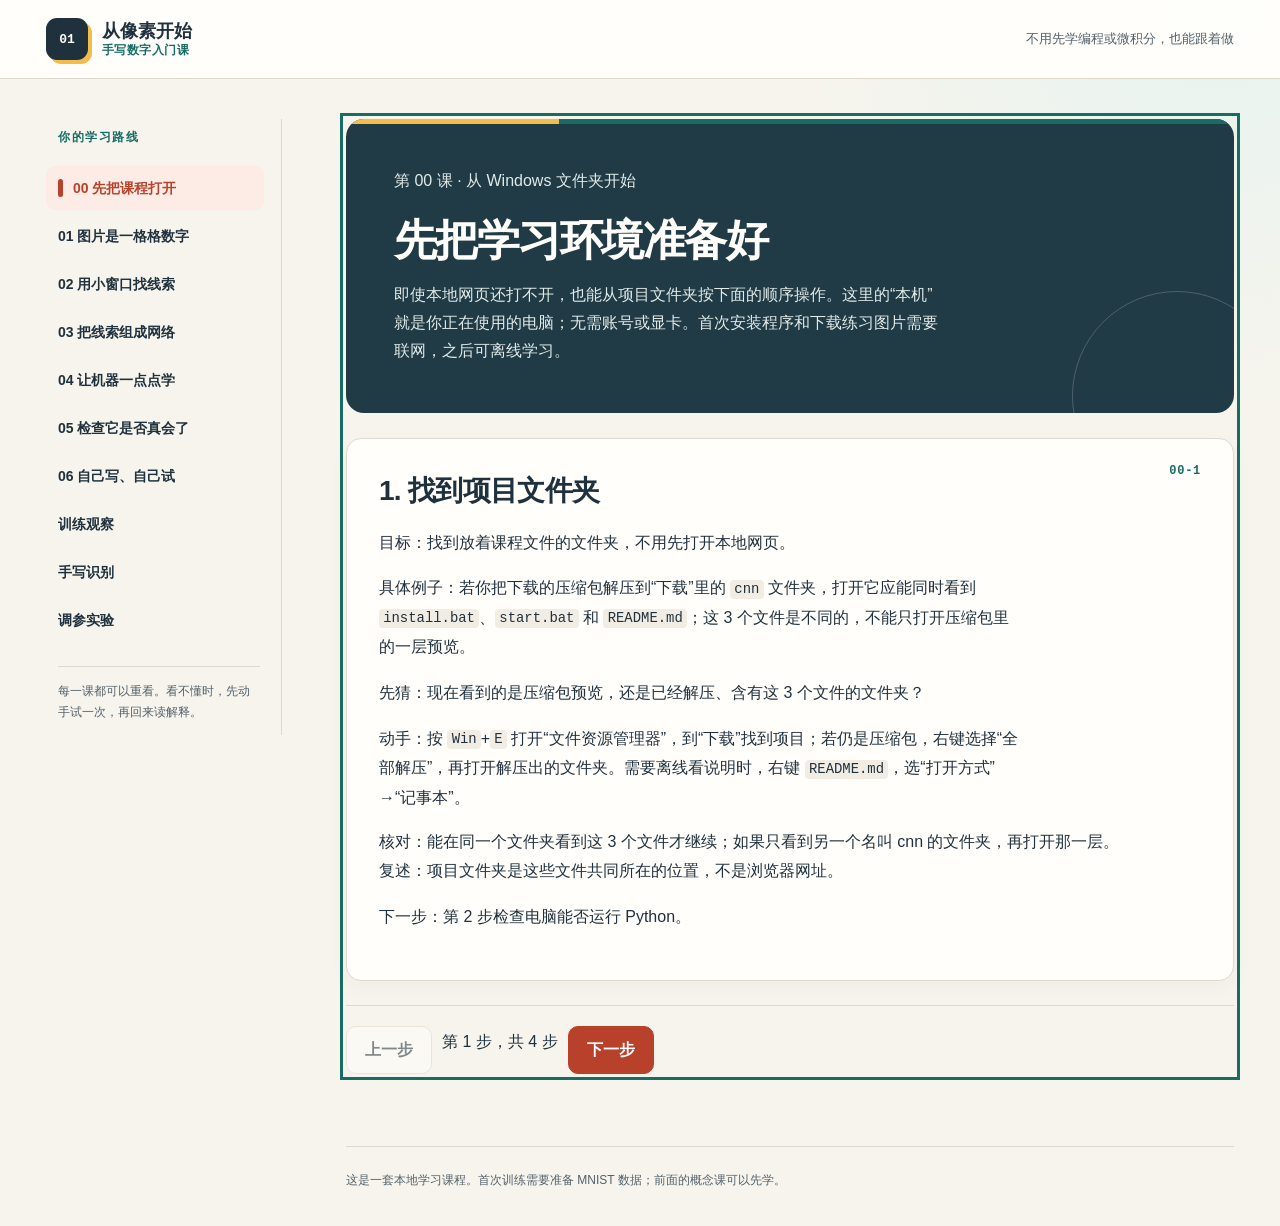
==== commit 95786848: "Build zero-basics interactive CNN course Co-Authored-By: Claude Opus 4.8 (1M context) <noreply@anthr" ====
--- a/static/index.html
+++ b/static/index.html
@@ -1,363 +1,35 @@
-<!DOCTYPE html>
-<!--
-  手写数字识别 · 机器学习学习平台
-  ============================================================
-  这个网页不只是"看训练"，而是把训练过程变成一节可交互的课：
-    1. 认识数据  —— MNIST 手写数字是什么
-    2. 认识模型  —— 卷积/池化/Dropout/Softmax 每个部件在"学什么"
-    3. 实时训练  —— 边看曲线边读"现在正在发生什么"；还能看 CNN
-                    第 1 层卷积学到的"特征图"和 Softmax 概率条
-    4. 调参实验室—— 改学习率/轮数/批大小/丢弃率，观察效果变化
-    5. 单词表    —— epoch/batch/前向/反向/过拟合 等概念速查
-
-  技术：每 0.7 秒轮询 /api/state，用原生 SVG / Canvas 绘制，零外部依赖。
--->
+<!doctype html>
 <html lang="zh-CN">
 <head>
-<meta charset="UTF-8">
-<meta name="viewport" content="width=device-width, initial-scale=1.0">
-<title>神经网络入门课 · 从像素到预测</title>
-<link rel="stylesheet" href="/static/style.css">
+  <meta charset="utf-8">
+  <meta name="viewport" content="width=device-width, initial-scale=1">
+  <title>从像素开始 · 手写数字入门课</title>
+  <link rel="stylesheet" href="/static/css/base.css">
+  <link rel="stylesheet" href="/static/css/layout.css">
+  <link rel="stylesheet" href="/static/css/lesson.css">
+  <link rel="stylesheet" href="/static/css/training.css">
+  <link rel="stylesheet" href="/static/css/prediction.css">
+  <script type="module" src="/static/js/main.js"></script>
 </head>
 <body>
-
-<!-- ================= 导航 ================= -->
-<nav aria-label="主导航">
-  <div class="nav-inner">
-    <a class="brand" href="#intro"><span class="brand-mark">NN</span><span>神经网络入门课<small>FROM PIXEL TO PREDICTION</small></span></a>
-    <div class="links">
-      <a href="#intro" data-view="learn" aria-current="page">入门教程</a>
-      <a href="#theory" data-view="theory">原理实验</a>
-      <a href="#live" data-view="live">训练实践</a>
-      <a href="#predict" data-view="predict">手写识别</a>
-      <a href="#lab" data-view="lab">调参实验</a>
-    </div>
-    <div class="status" role="status"><span id="dot" class="dot idle"></span><span id="statusTxt">连接中…</span></div>
-  </div>
-</nav>
-
-<main class="wrap">
-  <header class="page-head">
-    <div><p class="eyebrow">NEURAL NETWORKS / BEGINNER COURSE</p><h1 id="pageTitle">你的第一堂神经网络课</h1><p class="page-description" id="pageDescription">从一个神经元出发，用手写数字实验理解机器如何学习。</p></div>
-    <div class="ctrl" id="trainingControls">
-      <button id="btnStart" class="primary" onclick="control('start')">开始训练</button>
-      <button id="btnPause" onclick="control('pause')">暂停</button>
-      <button id="btnStop" onclick="control('stop')">取消训练</button>
-      <button onclick="resetQuick()">恢复默认并重训</button>
+  <a class="skip-link" href="#courseView">跳到课程正文</a>
+  <header class="site-header">
+    <div class="header-inner">
+      <a class="site-brand" href="#/learn/00" aria-label="返回课程开始页"><span class="brand-symbol" aria-hidden="true">01</span><span>从像素开始<small>手写数字入门课</small></span></a>
+      <span class="site-subtitle">不用先学编程或微积分，也能跟着做</span>
     </div>
   </header>
-  <div class="context-strip"><span>数据集<b>MNIST</b></span><span>训练样本<b id="trainCount">待加载</b></span><span>验证样本<b id="valCount">待加载</b></span><span>独立测试<b id="testCount">待加载</b></span><span>输入尺寸<b>28 × 28</b></span><span>训练设备<b id="deviceLabel">检测中…</b></span></div>
-  <div id="actionNotice" class="notice" role="alert" hidden></div>
-  <div id="courseWelcome" class="card course-welcome" data-page="learn" hidden>
-    <p class="eyebrow">从零开始 · 建议按顺序学习</p>
-    <h2>从一张图片，到自己训练的 CNN</h2>
-    <p>先理解像素和张量，再在「原理实验」亲手算一次卷积，最后启动训练、读懂结果并手写识别。每课都能在项目内的讲义找到对应练习，无需联网。</p>
-    <ol><li>像素与张量 → 运行 <code>examples/01_pixels_and_tensors.py</code></li><li>神经元与梯度 → 运行 <code>examples/02_neuron_and_gradient.py</code></li><li>卷积与池化 → 前往 <a href="#theory">原理实验</a></li><li>训练与评估 → 前往 <a href="#live">训练实践</a></li><li>预测与调参 → 前往 <a href="#predict">手写识别</a> 和 <a href="#lab">调参实验</a></li></ol>
-    <p class="hint">完整讲义：项目内 <code>docs/learning-guide.md</code>；实验记录模板：<code>docs/experiments.md</code>。首次训练前请先下载 MNIST。</p>
-  </div>
-
-<!-- ================= 1. 认识数据 ================= -->
-<section id="intro" data-page="learn" hidden>
-  <h2 class="sec"><span class="no">1</span> 认识数据：什么是 MNIST / 手写数字识别</h2>
-  <p class="lead">
-    我们的目标是教会电脑"看懂手写数字"。数据来自 <b>MNIST</b> —— 机器学习界最著名的入门数据集：
-    包含 <b>6 万张训练图</b> 和 <b>1 万张测试图</b>，每张是 <b>28×28 像素</b> 的灰度手写数字（0~9）。
-    下面左区是几个真实的数字样本，右区是整条"数据流"。
-  </p>
-  <div class="intro-flex">
-    <div class="sample-big" id="digits"></div>
-    <div class="card" >
-      <h3>一条数据的完整旅行</h3>
-      <div class="teach">
-        <b>一张 28×28 的图</b>，对电脑来说只是一张 784 个 0~1 之间的数组成的表格
-        （0=黑，1=白，0.5=灰）。<br>
-        ➜ 它先经过 <b>卷积层</b> 抓住局部特征（笔画、拐角、圆圈），
-        再经过 <b>池化</b> 缩小尺寸；<br>
-        ➜ 最后 <b>全连接层</b> 把特征"汇总打分"，输出 10 个分数，最大的那个就是预测。<br><br>
-        <a href="#live">「训练面板」</a>中，你就能亲眼看到这张图被卷积成一张张"特征图"，
-        以及模型最终给出的 10 个类概率。
-      </div>
+  <div class="course-layout">
+    <aside class="course-sidebar" aria-label="课程目录">
+      <p class="sidebar-eyebrow">你的学习路线</p>
+      <nav id="courseNav" aria-label="课程章节"></nav>
+      <p class="sidebar-tip">每一课都可以重看。看不懂时，先动手试一次，再回来读解释。</p>
+    </aside>
+    <div class="course-main">
+      <p id="routeStatus" class="route-status" role="status" aria-live="polite">正在打开课程…</p>
+      <main id="courseView" tabindex="-1"></main>
+      <footer class="site-footer">这是一套本地学习课程。首次训练需要准备 MNIST 数据；前面的概念课可以先学。</footer>
     </div>
   </div>
-</section>
-
-<!-- ================= 2. 认识模型 ================= -->
-<section id="model" data-page="learn" hidden>
-  <h2 class="sec"><span class="no">2</span> 认识模型：这个神经网络都由什么组成</h2>
-  <p class="lead">点击展开每个概念。这些就是深度学习最核心的积木，学会它们基本就理解了 CNN。</p>
-
-  <details><summary>卷积层 Conv2d —— 用"扫描窗口"找特征 <span class="tag">核心</span></summary>
-    <div class="body">
-      想象一个 <b>3×3 的小窗口（卷积核）</b> 在图片上从左到右、从上到下滑动，每滑到一个位置，
-      就把窗口里 9 个像素和它自己 9 个权重<b>先乘后加</b>，得到 1 个数，最终拼成一张
-      <b>特征图</b>。我们用 32 个不同的卷积核，就得到 32 张特征图 —— 每个核负责寻找
-      一种特定的局部样式（某个方向的边、某种拐角、某个笔画）。<br><br>
-      <b>为什么有用？</b> 同样的边/角在不同数字里反复出现（比如 4、6、8 都有竖线）。
-      网络把"有竖线/有圈/有斜边"这些判断组合起来，就能区分不同数字 —— 而不是死记每个像素。
-    </div>
-  </details>
-
-  <details><summary>池化层 MaxPool —— 压缩尺寸 + 更鲁棒 <span class="tag">核心</span></summary>
-    <div class="body">
-      在 2×2 的小区域里<b>只取最大值</b>，把尺寸减半（28→14→7）。作用：<br>
-      <ul>
-        <li><b>省计算</b>：特征图越小，后面的层算得越快；</li>
-        <li><b>提取主要信息</b>：只要"这里某个特征被强烈激活"，就保留它；</li>
-        <li><b>抗噪/抗位移</b>：数字稍微偏一点，关键特征依然被保留。</li>
-      </ul>
-    </div>
-  </details>
-
-  <details><summary>激活函数 ReLU —— 让网络能"变弯"</summary>
-    <div class="body">
-      ReLU 就是"负数一律变成 0，正数原样保留"。为什么需要它？<br>
-      卷积和全连接都是<b>线性运算</b>，而"线性叠线性还是线性"——如果不用激活函数，
-      无论叠多少层，效果都和一层一样，学不了复杂规律。ReLU 这种<b>非线性</b>激活函数
-      让每一层都能表达更复杂的函数，网络才"弯得起来"。
-    </div>
-  </details>
-
-  <details><summary>Dropout —— 随机闭嘴，防"背答案" <span class="tag">防过拟合</span></summary>
-    <div class="body">
-      训练时，每个 batch 随机让 <b>30%</b> 的神经元输出变成 0（暂时"闭嘴"）。
-      这样网络不能依赖某一个或几个神经元——就像考试时不让你只看某个角落的笔记。
-      它被迫<b>分散记忆、学更通用的规律</b>，是防过拟合最常用的手段之一。
-    </div>
-  </details>
-
-  <details><summary>全连接层 Linear —— 打分与组合特征</summary>
-    <div class="body">
-      把前面提取到的 3136 个特征 <b>每个都连到每个输出</b>（权重矩阵巨大），
-      相当于"综合前面所有发现，给出判断"。第一个 Linear 把特征压到 128 维的"抽象结论"，
-      第二个把 128 维映射成 <b>10 个类分数</b>。
-    </div>
-  </details>
-
-  <details><summary>Softmax + 交叉熵损失 —— 把分数变概率并衡量"错多少"</summary>
-    <div class="body">
-      <b>Softmax</b>：把网络输出的 10 个原始分数变成 10 个 <b>和为 1 的概率</b>
-      （最大分数概率最大）。例如 [0.01, 0.90, 0.03, …] 表示"有 90% 把握是数字 1"。<br><br>
-      <b>交叉熵损失（CrossEntropyLoss）</b>：衡量模型的预测与真实标签的差距。训练时直接把原始分数 logits 交给它，<b>不需要先做 Softmax</b>；只有向人展示概率时才应用 Softmax。
-    </div>
-  </details>
-  <div class="card full"><h3>模型逐层尺寸 · 由当前 PyTorch 模型真实前向计算</h3><p class="teach">第一维是一次送入的图片数。参数数量是该层的可学习权重与偏置，不含 BatchNorm 的运行统计量；池化、ReLU 没有可学习权重。</p><div id="modelLayers" class="matrix-scroll">数据加载后显示网络层级。</div></div>
-</section>
-
-<!-- 原理实验：小矩阵可逐步手算，数值与真实训练无关 -->
-<section id="theory" data-page="theory" hidden>
-  <h2 class="sec"><span class="no">实验</span> 亲手算出一次卷积</h2>
-  <p class="lead">在编辑框中输入矩阵，每行用空格分隔、换行表示下一行。点击「下一格」观察卷积核如何移动、逐项相乘再求和。深度学习 Conv2d 实际使用不翻转核的互相关。</p>
-  <div class="theory-grid">
-    <div class="card"><label for="convInput">输入矩阵（5×5）</label><textarea id="convInput" rows="5">1 0 0 0 1
-0 1 0 1 0
-0 0 1 0 0
-0 1 0 1 0
-1 0 0 0 1</textarea></div>
-    <div class="card"><label for="convKernel">卷积核（3×3）</label><textarea id="convKernel" rows="3">1 0 -1
-1 0 -1
-1 0 -1</textarea><div class="theory-settings"><label>步长 <input id="convStride" type="number" value="1" min="1" max="3"></label><label>填充 <input id="convPadding" type="number" value="0" min="0" max="2"></label></div></div>
-  </div>
-  <div class="card full"><div class="ctrl"><button id="convReset" type="button">重新计算</button><button id="convNext" type="button" class="primary">下一格</button></div><div id="convEquation" class="teach" aria-live="polite">按「下一格」开始计算。</div><div id="convResult" class="matrix-result" role="group" aria-label="卷积输出矩阵"></div><p class="hint">输出边长 = ⌊(输入边长 + 2×填充 − 核边长) / 步长⌋ + 1。每个输出位置复用同一组核权重，这叫权重共享。</p></div>
-  <div class="theory-grid"><div class="card"><h3>池化：保留窗口内最大响应</h3><p>2×2 区域 [1, 3; 2, 0] 做 max pooling 的结果是 <b>3</b>。池化压缩空间尺寸，但不会学习权重。</p></div><div class="card"><h3>ReLU：加入非线性</h3><p>输入 [−2, 0, 3] → 输出 [0, 0, 3]。没有非线性，再多线性层也可折叠成一层。</p></div></div>
-  <div class="card full"><h3>自测 · 不看上面的提示</h3><p>卷积为什么只需要 9 个核权重就能扫描整张图？</p><details><summary>查看解答</summary><div class="body">因为各位置共用相同的 3×3 权重；核逐格滑动做局部乘加，这就是局部连接和权重共享。</div></details><p class="hint">下一步：阅读 <code>examples/03_convolution_and_pooling.py</code>，再去「认识模型」查看 CNN 各层。</p></div>
-</section>
-
-<!-- ================= 3. 实时训练 ================= -->
-<section id="live" data-page="live">
-    <div class="lesson-hero">
-    <div class="hero-copy">
-      <p class="lesson-kicker">LEARN BY DOING · 在实践中理解</p>
-      <h2>神经网络到底在<br><em>学什么？</em></h2>
-      <p>把一张手写数字想成一串像素。网络从数据中学习有用的特征，把这些线索组合起来，最后给 0～9 每个答案打分。</p>
-      <div class="hero-note"><span class="note-icon">✦</span><span><b>今天的任务</b><br>启动一次训练，观察“预测 → 计算误差 → 调整参数”的循环。</span></div>
-    </div>
-    <div class="path-card" aria-label="输入、提取特征、输出预测的流程示意">
-      <div class="path-label">一张图的旅程 · 流程示意</div>
-      <div class="network-mini">
-        <div class="mini-stage input-stage"><span class="stage-number">01</span><strong>输入</strong><small>28 × 28 像素</small><div class="pixel-grid" aria-hidden="true"></div></div>
-        <span class="path-arrow">→</span>
-        <div class="mini-stage feature-stage"><span class="stage-number">02</span><strong>找特征</strong><small>笔画 / 边缘</small><div class="feature-lines" aria-hidden="true"><i></i><i></i><i></i><i></i></div></div>
-        <span class="path-arrow">→</span>
-        <div class="mini-stage output-stage"><span class="stage-number">03</span><strong>做预测</strong><small>数字 0～9</small><div class="output-bars" aria-hidden="true"><i></i><i></i><i></i><i></i></div></div>
-      </div>
-      <div class="path-caption"><span class="caption-dot"></span>训练会调整权重，让模型在数据中寻找规律。</div>
-    </div>
-  </div>
-  <div class="lesson-checklist" aria-label="课程章节">
-    <a href="#intro" class="check-item"><span>01</span><b>认识数据</b><small>电脑看到的是什么</small></a>
-    <a href="#model" class="check-item"><span>02</span><b>拆开模型</b><small>每一层各自做什么</small></a>
-    <a href="#live" class="check-item active"><span>03</span><b>看它学习</b><small>实时观察训练过程</small></a>
-    <a href="#lab" class="check-item"><span>04</span><b>自己试试</b><small>改参数做小实验</small></a>
-  </div>
-  <h2 class="sec"><span class="no">3</span> 第三课：看着模型“学”起来</h2>
-  <p class="lead">
-    训练每 0.7 秒刷新一次。右上角的状态、下方的曲线、特征图和概率条都在实时跳动。
-    <b>训练过程本质上就是无数次的"前向 → 算 loss → 反向传播 → 更新参数"。</b>
-  </p>
-
-  <div class="grid">
-    <!-- 训练进度 -->
-    <div class="card progress-card">
-      <h3>训练概览</h3>
-      <div class="kpis">
-        <div class="kpi"><small>当前损失 Loss</small><b id="kLoss">—</b></div>
-        <div class="kpi"><small>Epoch</small><b id="kEpoch">—</b></div>
-        <div class="kpi"><small>更新步数 Step</small><b id="kStep">—</b></div>
-        <div class="kpi"><small>验证准确率</small><b id="kAcc">—</b></div>
-        <div class="kpi"><small>已用 / 剩余时间</small><b id="kTime">—</b></div>
-      </div>
-      <div class="progress"><div id="pbar"></div></div>
-      <div class="proglabel"><span>当前轮次：<b id="pEpoch">—</b></span><span id="pPct">—</span></div>
-      <div class="teach" id="teachProgress">
-        一个 <b>epoch</b> = 把约 5.4 万张训练图完整看一遍（原 6 万张的 10% 留作验证）；每看 64 张（一个 <b>batch</b>）
-        就更新一次参数（这一步叫一个 <b>step</b>）。现在正在……
-      </div>
-    </div>
-
-    <!-- 训练 Loss -->
-    <div class="card chart-card">
-      <h3>损失曲线 <span>越低越好</span></h3>
-      <div class="legend"><span><i style="background:var(--accent)"></i>平滑 Loss</span>
-        <span><i style="background:#bdc7d8"></i>逐 batch</span></div>
-      <svg id="lossChart" class="chart" viewBox="0 0 480 210" role="img" aria-label="训练损失随步数变化"></svg>
-      <div class="teach" id="teachLoss">
-        loss 是"模型和正确答案差多少"。看到曲线<b>向下走</b>，就说明模型正在进步……
-      </div>
-    </div>
-
-    <!-- 准确率 -->
-    <div class="card chart-card">
-      <h3>准确率 <span>越高越好</span></h3>
-      <div class="legend"><span><i style="background:#8a97ad"></i>训练集</span>
-        <span><i style="background:var(--accent)"></i>验证集</span></div>
-      <svg id="accChart" class="chart" viewBox="0 0 480 210" role="img" aria-label="训练和验证准确率随轮次变化"></svg>
-      <div class="teach" id="teachAcc">验证集不参与权重更新，用它观察/调参；独立测试集只在完整训练结束后评估一次。</div>
-
-    </div>
-
-  </div>
-  <h3 class="detail-heading">模型表现</h3>
-  <div class="analysis-grid">
-    <div class="card"><h3>各数字识别准确率</h3>      <div class="legend" style="margin-top:10px"><span><i style="background:var(--accent)"></i>每类数字准确率</span></div>
-      <svg id="accBars" viewBox="0 0 480 180" role="img" aria-label="各数字的验证准确率"></svg><p class="teach">比较 0–9 各类别在验证集上的识别表现。</p></div>
-    <!-- 特征图 -->
-    <div class="card">
-      <h3>卷积特征图 <span>第一层 · 32 个卷积核</span></h3>
-      <div class="fmaps" id="fmaps"><div class="teach" style="grid-column:1/-1">等训练跑过一轮后自动显示 32 张特征图。</div></div>
-      <div class="teach">
-        <b>亮的地方</b> = 该卷积核在图片那个位置"被强烈激活"，也就是它发现了它负责寻找的局部特征
-        （某个方向的边界、拐角、小线段）。不同格子是不同的卷积核，所以看到的是"从不同角度观察"的结果。
-        可在「学习指南」中对比原始数字图。
-      </div>
-    </div>
-  </div>
-
-  <!-- Softmax 概率条 -->
-  <div class="card full" style="margin-top:16px">
-    <h3>预测概率 <span id="smaxTitle" style="text-transform:none;color:var(--muted)"></span></h3>
-    <div id="smax"><p class="empty">完成第一轮训练后显示预测概率</p></div>
-    <div class="teach" id="teachSmax">
-      <b>蓝色数字与概率条</b>标记真实类别。看模型如何把"相信的程度"从最初的混乱（各概率差不多）
-      逐渐聚到正确的数字上 —— 这就是"学习"在概率层面的样子。
-    </div>
-  </div>
-
-  <!-- 预测样例 -->
-  <div class="card full" style="margin-top:16px">
-    <h3>验证集预测样例 <span id="sampleNote" style="text-transform:none;color:var(--muted)"></span></h3>
-    <div class="samples" id="samples"><p class="empty">完成第一轮训练后显示验证样例</p></div>
-    <div class="teach">红框标记预测错误的样例，其余为预测正确。每行下面是 <b>真实标签</b> 和 <b>预测标签</b>（及置信度%）。</div>
-  </div>
-
-  <div class="card full" style="margin-top:16px"><h3>验证集混淆矩阵</h3><p class="teach">行是<strong>真实数字</strong>，列是<strong>预测数字</strong>；对角线越集中越好。数字是样本数，不是概率。</p><div id="confusionMatrix" class="matrix-scroll" role="region" aria-label="验证集混淆矩阵" tabindex="0">完成第一轮训练后显示。</div></div>
-  <div class="card full" style="margin-top:16px"><h3>独立测试集 · 最终考试</h3><p id="testResult" class="teach">测试集不参与每轮观察或调参，只有完整训练结束后评估一次。</p><div class="ctrl"><button type="button" onclick="modelAction('save')">保存已训练模型</button><button type="button" onclick="modelAction('load')">加载本地模型用于识别</button></div></div>
-
-  <!-- 日志 -->
-  <details class="log-details"><summary>训练日志</summary><div id="log">等待训练开始…</div></details>
-</section>
-
-<!-- 手写识别：只向本地服务发送处理后的 28×28 数组 -->
-<section id="predict" data-page="predict" hidden>
-  <h2 class="sec"><span class="no">实践</span> 用自己的数字测试 CNN</h2>
-  <p class="lead">用鼠标或手指写一个数字，或选择单个数字的 PNG/JPEG。输入会裁剪、缩放、居中并转成 MNIST 的黑底白字格式；原图不会发送给外部服务。模型未训练时的预测是随机的。</p>
-  <div class="theory-grid"><div class="card"><h3>手写一个数字</h3><canvas id="drawCanvas" width="280" height="280" role="img" aria-label="手写数字绘图区；也可选择下面的本地图片">请使用支持 Canvas 的浏览器，或选择本地图片。</canvas><div class="ctrl"><button id="clearDraw" type="button">清空</button><label for="brushSize">笔刷 <input id="brushSize" type="range" min="9" max="32" value="20"></label></div><label class="file-label" for="uploadDigit">选择本地图片（PNG/JPEG，单个数字）</label><input id="uploadDigit" type="file" accept="image/png,image/jpeg"><label for="invertImage"><input id="invertImage" type="checkbox"> 图片是黑字白底（勾选后反色）</label></div><div class="card"><h3>模型真正收到的图片</h3><canvas id="inputPreview" width="28" height="28" role="img" aria-label="28×28 模型输入预览"></canvas><p class="hint">预处理非常重要：照片、多个数字、杂乱背景与 MNIST 不同，可能无法正确识别。</p><button id="predictButton" class="primary" type="button">识别这个数字</button><div id="predictResult" class="teach" role="status" aria-live="polite">请先输入数字。</div><div id="predictProbs"></div></div></div>
-</section>
-
-<!-- ================= 4. 调参实验室 ================= -->
-<section id="lab" data-page="lab" hidden>
-  <h2 class="sec"><span class="no">4</span> 调参实验室 —— 动手改变超参数</h2>
-  <p class="lead">
-    超参数是"训练前定好的旋钮"。改一改、点"应用并重新训练"，观察曲线和准确率怎么变化。
-    <b>这是理解机器学习最有效的方式。</b>
-  </p>
-  <div class="card full">
-    <div class="device-field lfield">
-      <div><label for="inpDevice">训练模式</label>
-        <select id="inpDevice" aria-describedby="deviceHint">
-          <option value="auto">自动选择（优先 GPU）</option>
-          <option value="cpu">CPU</option>
-          <option id="cudaOption" value="cuda" disabled>CUDA · NVIDIA GPU</option>
-        </select>
-      </div>
-      <p class="hint" id="deviceHint">正在检测可用训练设备…</p>
-    </div>
-    <div class="lab-grid">
-      <div class="lfield"><label for="inpEpochs">Epochs（训练轮数）</label>
-        <input id="inpEpochs" type="number" min="1" max="30" value="6">
-        <div class="hint">看完整训练集几次。太少学不完；太多可能过拟合且浪费时间。</div></div>
-      <div class="lfield"><label for="inpLr">学习率 lr（步长）</label>
-        <input id="inpLr" type="number" step="0.0001" min="0.0001" max="0.1" value="0.001">
-        <div class="hint">每次更新走多大。太大=乱跳/震荡，太小=收敛极慢。</div></div>
-      <div class="lfield"><label for="inpBatch">Batch Size（批大小）</label>
-        <input id="inpBatch" type="number" min="16" max="512" step="16" value="64">
-        <div class="hint">每批喂多少样本来更新一次。大=更新稳但慢，小=波动大。</div></div>
-      <div class="lfield"><label for="inpDrop">Dropout（丢弃率）</label>
-        <input id="inpDrop" type="number" step="0.05" min="0" max="0.7" value="0.3">
-        <div class="hint">防过拟合强度。0 = 关闭；设大后观察训练/验证准确率差距。</div></div>
-    </div>
-    <div style="display:flex;gap:10px;align-items:center;flex-wrap:wrap">
-      <button class="primary" onclick="runLab()">应用参数并重新训练</button>
-      <span id="labMsg" role="status" style="font-size:12px;color:var(--muted)"></span>
-    </div>
-    <div class="teach" id="teachLab">
-      <b>玩法建议1</b>：把 lr 改成 0.05 重训，观察 loss 是否震荡。（较大）
-      <b>玩法建议2</b>：把 lr 改成 0.0001，观察有限轮数下是否学习较慢。（较小）<br>
-      <b>玩法建议3</b>：把 Dropout 调成 0，比较训练与验证表现；不要预设一定过拟合。
-    </div>
-    <h3>本机实验记录</h3><p class="hint">只记录完整结束的真实运行；按时间比较验证结果，不用最终测试集选参数。</p><div id="experimentHistory" class="matrix-scroll" role="region" tabindex="0" aria-label="实验历史">暂无完整运行。</div>
-  </div>
-</section>
-
-<!-- ================= 5. 单词表 ================= -->
-<section id="gloss" data-page="learn" hidden>
-  <h2 class="sec"><span class="no">3</span> 机器学习常用词速查</h2>
-  <div class="gloss">
-    <div class="g"><h4>Epoch / Batch / Step</h4><p>一个 <b>Epoch</b> 把全部训练数据看一遍。
-      数据太大就切成很多个 <b>Batch</b>（一小批），每处理一个 Batch 更新一次参数就是一步 <b>Step</b>。</p></div>
-    <div class="g"><h4>前向 / 反向传播</h4><p><b>前向</b>：数据走完网络得到预测。
-      <b>反向</b>：把误差从输出"倒推"回每一层，算出每个权重该往哪调多大。是深度学习的引擎。</p></div>
-    <div class="g"><h4>损失函数 Loss</h4><p>衡量"当前预测离正确答案多远"的数值。训练就是不断把 loss 变小。
-      分类任务常用交叉熵。</p></div>
-    <div class="g"><h4>优化器 Optimizer</h4><p>决定"怎么根据梯度更新权重"。常见的有 SGD、Adam。Adam 自带自适应步长，新手首选。</p></div>
-    <div class="g"><h4>学习率 lr</h4><p>每次更新权重的"步子大小"。偏大震荡不收敛，偏小收敛太慢，是炼丹最常调的量。</p></div>
-    <div class="g"><h4>过拟合 Overfitting</h4><p>训练集得分很高、验证集很低 → 模型"背答案"了，没学通用规律。
-      对策：更多数据、加 Dropout、降复杂度。</p></div>
-    <div class="g"><h4>训练集 / 验证集 / 测试集</h4><p>训练集更新权重；验证集观察变化并帮助选参数；原始测试集留作完整训练后的最终考试。
-      反复看测试集再调参，也会间接泄漏测试信息。</p></div>
-    <div class="g"><h4>混淆矩阵</h4><p>横轴猜成什么、纵轴真实是什么的计数表。对角线越高，模型越准；
-      看非对角线能发现它最容易把谁认混。</p></div>
-    <div class="g"><h4>梯度 Gradient</h4><p>损失对某个权重的"偏导数"，表示"这个权重动一点，loss 怎么变"。
-      沿负梯度方向调整，loss 就会下降。</p></div>
-    <div class="g"><h4>特征 / 特征图</h4><p>网络从数据中"提炼出来的有意义的量"。卷积输出的每张图就是一个特征图，
-      代表"原始图像在哪个位置出现了哪种局部特征"。</p></div>
-  </div>
-</section>
-
-<footer><span>手写数字实验室 · 用一个小实验，理解机器学习。</span><span>MNIST / 28 × 28 / CNN</span></footer>
-</main>
-
-<script src="/static/app.js" defer></script>
-<script src="/static/lessons.js" defer></script>
-<script src="/static/predict.js" defer></script>
 </body>
 </html>
--- a/static/css/base.css
+++ b/static/css/base.css
@@ -0,0 +1,70 @@
+/* 全站基础：延续旧课程的暖白、橙色和青色；组件样式留在各自文件。 */
+:root {
+  color-scheme: light;
+  --bg: #f7f4ed;
+  --panel: #fffefa;
+  --panel2: #f2ede4;
+  --line: #ded8cd;
+  --text: #20313e;
+  --muted: #53616b;
+  --accent: #b8412b;
+  --accent-hover: #95321f;
+  --accent-soft: #fcece5;
+  --teal: #176d64;
+  --teal-soft: #e7f3ef;
+  --yellow: #f2bd4b;
+  --red: #a7352d;
+  --mono: "Cascadia Code", Consolas, monospace;
+  --font-body: "Trebuchet MS", "Microsoft YaHei UI", "PingFang SC", sans-serif;
+  --focus: #176d64;
+}
+
+*, *::before, *::after { box-sizing: border-box; }
+html { scroll-behavior: smooth; }
+body {
+  min-width: 0;
+  margin: 0;
+  background: radial-gradient(circle at 95% 0, #e7f3ef 0, transparent 27rem), var(--bg);
+  color: var(--text);
+  font: 16px/1.75 var(--font-body);
+  -webkit-font-smoothing: antialiased;
+}
+[hidden] { display: none !important; }
+:where(img, svg, canvas) { max-width: 100%; }
+a { color: var(--teal); text-underline-offset: .2em; }
+a:hover { color: var(--accent); }
+:where(button, input, select, textarea) { font: inherit; }
+button {
+  min-height: 44px;
+  padding: 9px 18px;
+  border: 1px solid var(--line);
+  border-radius: 10px;
+  background: var(--panel);
+  color: var(--text);
+  font-weight: 700;
+  cursor: pointer;
+  transition: background-color .18s ease, border-color .18s ease, color .18s ease, box-shadow .18s ease;
+}
+button:hover:not(:disabled) { border-color: var(--teal); background: var(--teal-soft); }
+button:active:not(:disabled) { box-shadow: inset 0 2px 4px #20313e22; }
+button:disabled { opacity: .55; cursor: not-allowed; }
+button.primary, button[data-variant="primary"] {
+  border-color: var(--accent);
+  background: var(--accent);
+  color: #fff;
+}
+button.primary:hover:not(:disabled), button[data-variant="primary"]:hover:not(:disabled) {
+  border-color: var(--accent-hover);
+  background: var(--accent-hover);
+}
+:where(a, button, input, select, textarea, summary, [tabindex]):focus-visible {
+  outline: 3px solid var(--focus);
+  outline-offset: 3px;
+}
+:where(input, select, textarea) { max-width: 100%; color: var(--text); }
+::selection { background: #f2bd4b88; color: var(--text); }
+
+@media (prefers-reduced-motion: reduce) {
+  html { scroll-behavior: auto; }
+  *, *::before, *::after { animation-duration: .01ms !important; animation-iteration-count: 1 !important; transition-duration: .01ms !important; }
+}
--- a/static/css/layout.css
+++ b/static/css/layout.css
@@ -0,0 +1,159 @@
+/* 课程外壳：顶部品牌、章节目录与可随视口变化的正文列。 */
+.skip-link {
+  position: fixed;
+  z-index: 100;
+  top: 12px;
+  left: 16px;
+  padding: 10px 16px;
+  transform: translateY(-160%);
+  border-radius: 8px;
+  background: var(--text);
+  color: #fff;
+}
+.skip-link:focus { transform: translateY(0); color: #fff; }
+.site-header {
+  position: sticky;
+  z-index: 20;
+  top: 0;
+  border-bottom: 1px solid var(--line);
+  background: rgba(255, 254, 250, .96);
+}
+.header-inner {
+  display: flex;
+  min-height: 78px;
+  max-width: 1260px;
+  align-items: center;
+  justify-content: space-between;
+  gap: 24px;
+  margin-inline: auto;
+  padding-inline: clamp(16px, 3vw, 36px);
+}
+.site-brand {
+  display: inline-flex;
+  min-height: 48px;
+  align-items: center;
+  gap: 14px;
+  color: var(--text);
+  font-size: 18px;
+  font-weight: 800;
+  line-height: 1.3;
+  text-decoration: none;
+}
+.site-brand:hover { color: var(--teal); }
+.brand-symbol {
+  display: grid;
+  width: 42px;
+  height: 42px;
+  flex: none;
+  place-items: center;
+  border-radius: 11px;
+  background: var(--text);
+  box-shadow: 4px 4px 0 var(--yellow);
+  color: #fff;
+  font: 800 13px/1 var(--mono);
+}
+.site-brand small { display: block; color: var(--teal); font-size: 12px; font-weight: 600; letter-spacing: .04em; }
+.site-subtitle { color: var(--muted); font-size: 13px; text-align: right; }
+
+.course-layout {
+  display: grid;
+  grid-template-columns: 236px minmax(0, 1fr);
+  gap: clamp(30px, 5vw, 68px);
+  max-width: 1260px;
+  min-width: 0;
+  margin-inline: auto;
+  padding: 40px clamp(16px, 3vw, 36px) 24px;
+}
+.course-sidebar {
+  position: sticky;
+  top: 110px;
+  align-self: start;
+  max-height: calc(100vh - 130px);
+  overflow-y: auto;
+  padding: 8px 17px 12px 0;
+  border-right: 1px solid var(--line);
+}
+.sidebar-eyebrow {
+  margin: 0 0 18px 12px;
+  color: var(--teal);
+  font-size: 12px;
+  font-weight: 800;
+  letter-spacing: .13em;
+}
+#courseNav { display: grid; gap: 4px; }
+#courseNav ul { display: grid; gap: 4px; margin: 0; padding: 0; list-style: none; }
+#courseNav a {
+  display: flex;
+  min-height: 44px;
+  align-items: center;
+  gap: 10px;
+  padding: 9px 12px;
+  border-radius: 9px;
+  color: var(--text);
+  font-size: 14px;
+  font-weight: 600;
+  line-height: 1.45;
+  text-decoration: none;
+  overflow-wrap: anywhere;
+  transition: background-color .18s ease, color .18s ease;
+}
+#courseNav a:hover { background: var(--teal-soft); color: var(--teal); }
+#courseNav a[aria-current], #courseNav a.active {
+  background: var(--accent-soft);
+  color: var(--accent);
+  font-weight: 800;
+}
+#courseNav a[aria-current]::before, #courseNav a.active::before {
+  content: "";
+  width: 5px;
+  height: 18px;
+  flex: none;
+  border-radius: 4px;
+  background: currentColor;
+}
+.sidebar-tip {
+  margin: 24px 4px 0 12px;
+  padding: 14px 0 0;
+  border-top: 1px solid var(--line);
+  color: var(--muted);
+  font-size: 12px;
+  line-height: 1.75;
+}
+.course-main, #courseView { min-width: 0; }
+#courseView { min-height: 55vh; }
+.route-status {
+  margin: 0 0 18px;
+  padding: 12px 15px;
+  border: 1px solid var(--line);
+  border-radius: 9px;
+  background: var(--panel);
+  color: var(--muted);
+  font-size: 14px;
+}
+.route-status:empty { display: none; }
+.site-footer {
+  margin-top: 72px;
+  padding: 23px 0 12px;
+  border-top: 1px solid var(--line);
+  color: var(--muted);
+  font-size: 12px;
+  line-height: 1.7;
+}
+
+@media (max-width: 900px) {
+  .course-layout { grid-template-columns: minmax(0, 1fr); gap: 24px; padding-top: 28px; }
+  .course-sidebar { position: static; max-height: none; overflow: visible; padding: 0 0 22px; border-right: 0; border-bottom: 1px solid var(--line); }
+  .sidebar-eyebrow { margin-left: 0; margin-bottom: 12px; }
+  #courseNav, #courseNav ul { grid-template-columns: repeat(2, minmax(0, 1fr)); gap: 6px; }
+  #courseNav > ul { grid-column: 1 / -1; }
+  .sidebar-tip { margin: 16px 0 0; padding-top: 12px; }
+  .site-footer { margin-top: 48px; }
+}
+@media (max-width: 600px) {
+  .header-inner { min-height: 68px; }
+  .site-brand { font-size: 16px; }
+  .site-brand small { font-size: 11px; }
+  .site-subtitle { display: none; }
+  .course-layout { padding-top: 22px; }
+  #courseNav a { font-size: 13px; padding-inline: 10px; }
+}
--- a/static/css/lesson.css
+++ b/static/css/lesson.css
@@ -0,0 +1,163 @@
+/* 课程讲义：只作用于 article.lesson；训练和预测页面由各自样式负责。 */
+.lesson { min-width: 0; animation: lesson-enter .32s ease-out both; }
+@keyframes lesson-enter { from { opacity: 0; transform: translateY(8px); } to { opacity: 1; transform: translateY(0); } }
+.lesson > header {
+  position: relative;
+  overflow: hidden;
+  margin-bottom: 25px;
+  padding: clamp(26px, 5vw, 48px);
+  border-radius: 18px;
+  background: #203a46;
+  color: #fffefa;
+}
+.lesson > header::before {
+  content: "";
+  position: absolute;
+  top: 0;
+  left: 0;
+  width: 100%;
+  height: 5px;
+  background: linear-gradient(90deg, var(--yellow) 0 24%, var(--teal) 24% 100%);
+}
+.lesson > header::after {
+  content: "";
+  position: absolute;
+  right: -48px;
+  bottom: -88px;
+  width: 210px;
+  height: 210px;
+  border: 1px solid #ffffff33;
+  border-radius: 50%;
+  pointer-events: none;
+}
+.lesson > header h1, .lesson > h1 {
+  max-width: 19ch;
+  margin: 0 0 12px;
+  font-size: clamp(28px, 4vw, 43px);
+  font-weight: 800;
+  letter-spacing: -.035em;
+  line-height: 1.35;
+  overflow-wrap: anywhere;
+}
+.lesson > header :is(p, small) { max-width: 62ch; color: #e1ebe9; line-height: 1.75; }
+.lesson > header p:last-child { margin-bottom: 0; }
+.lesson > header a { color: #ffe2a2; }
+.lesson > h1 { color: var(--text); }
+.lesson > p { max-width: 72ch; }
+
+.lesson-step {
+  position: relative;
+  min-width: 0;
+  margin-bottom: 19px;
+  padding: clamp(20px, 3vw, 32px);
+  border: 1px solid var(--line);
+  border-radius: 15px;
+  background: var(--panel);
+  box-shadow: 0 7px 20px #20313e09;
+  scroll-margin-top: 98px;
+}
+.lesson-step[data-step]::before {
+  content: attr(data-step);
+  position: absolute;
+  top: 23px;
+  right: clamp(20px, 3vw, 32px);
+  color: var(--teal);
+  font: 700 12px/1.5 var(--mono);
+  letter-spacing: .06em;
+}
+.lesson-step > h2, .lesson-step > header h2 {
+  max-width: 38ch;
+  margin: 0 0 16px;
+  padding-right: 55px;
+  color: var(--text);
+  font-size: clamp(21px, 2.5vw, 28px);
+  font-weight: 800;
+  letter-spacing: -.025em;
+  line-height: 1.45;
+  overflow-wrap: anywhere;
+}
+.lesson-step :is(h3, h4) { margin: 24px 0 10px; color: var(--text); line-height: 1.5; }
+.lesson-step h3 { font-size: 18px; }
+.lesson-step h4 { font-size: 16px; }
+.lesson :is(p, li, dd) { max-width: 72ch; line-height: 1.85; overflow-wrap: anywhere; }
+.lesson :is(p, ul, ol, dl) { margin-block: 0 16px; }
+.lesson :is(ul, ol) { padding-left: 1.5em; }
+.lesson li + li { margin-top: 7px; }
+.lesson li::marker { color: var(--teal); font-weight: 800; }
+.lesson strong { color: var(--text); font-weight: 800; }
+.lesson :is(code, kbd) { padding: .1em .3em; border-radius: 4px; background: var(--panel2); font: .87em/1.6 var(--mono); overflow-wrap: anywhere; }
+.lesson pre { max-width: 100%; margin: 20px 0; padding: 17px; overflow-x: auto; border-radius: 9px; background: #203a46; color: #fffefa; font: 13px/1.65 var(--mono); }
+.lesson pre code { padding: 0; background: none; color: inherit; }
+.lesson blockquote { margin: 19px 0; padding: 12px 18px; border-left: 4px solid var(--teal); background: var(--teal-soft); color: var(--text); }
+.lesson blockquote > :last-child { margin-bottom: 0; }
+.lesson figure { max-width: 100%; margin: 20px 0; }
+.lesson figcaption { margin-top: 7px; color: var(--muted); font-size: 13px; }
+.lesson :is(details, fieldset) { max-width: 100%; margin: 17px 0; padding: 14px 18px; border: 1px solid var(--line); border-radius: 10px; }
+.lesson summary { min-height: 44px; cursor: pointer; font-weight: 700; }
+.lesson :is(label, legend) { font-weight: 700; }
+.lesson :is(input:not([type="checkbox"]):not([type="radio"]), select, textarea) {
+  min-height: 44px;
+  padding: 9px 11px;
+  border: 1px solid #aeb9b7;
+  border-radius: 8px;
+  background: #fff;
+}
+.lesson textarea { width: 100%; }
+.lesson :is(.table-scroll, .matrix-scroll) { max-width: 100%; overflow-x: auto; }
+.lesson table { border-collapse: collapse; margin: 17px 0; font-size: 14px; }
+.lesson :is(th, td) { padding: 10px 12px; border: 1px solid var(--line); text-align: left; }
+.lesson th { background: var(--teal-soft); }
+
+/* 小实验可独立滚动，宽矩阵不会撑宽课程正文。 */
+.lesson .activity-host {
+  max-width: 100%;
+  min-width: 0;
+  margin: 22px 0;
+  padding: clamp(14px, 3vw, 22px);
+  overflow-x: auto;
+  border: 1px solid #a6cfc4;
+  border-radius: 12px;
+  background: #f1f8f4;
+}
+.lesson .activity-host :is(.pixel-grid, .matrix-grid, .activity-grid) {
+  display: grid;
+  gap: 3px;
+  grid-template-columns: repeat(var(--columns, 5), minmax(0, 1fr));
+  width: min(100%, 360px);
+}
+.lesson .activity-host :is(.pixel-cell, .matrix-cell, .grid-cell) {
+  display: grid;
+  min-width: 0;
+  aspect-ratio: 1;
+  place-items: center;
+  border: 1px solid #b6c8c3;
+  border-radius: 5px;
+  background: var(--panel);
+  color: var(--text);
+  font: 700 clamp(11px, 2vw, 16px)/1 var(--mono);
+}
+.lesson .activity-host :is(.pixel-grid, .matrix-grid, .activity-grid):has(button) { width: max-content; grid-template-columns: repeat(var(--columns, 5), 44px); }
+.lesson .activity-host :is(.pixel-grid, .matrix-grid, .activity-grid) button {
+  min-width: 44px;
+  min-height: 44px;
+  padding: 0;
+  border-radius: 5px;
+}
+.lesson .activity-host :is(.active, .selected, [aria-pressed="true"]):is(.pixel-cell, .matrix-cell, .grid-cell, button) {
+  border-color: var(--accent);
+  background: var(--accent-soft);
+  color: var(--accent);
+}
+.lesson .step-controls { display: flex; flex-wrap: wrap; align-items: center; gap: 10px; margin-top: 24px; padding-top: 20px; border-top: 1px solid var(--line); }
+.lesson .answer-feedback { margin: 16px 0 0; padding: 12px 15px; border: 1px solid #a6cfc4; border-radius: 9px; background: var(--teal-soft); color: #145b54; font-weight: 600; overflow-wrap: anywhere; }
+.lesson .answer-feedback:is(.incorrect, .is-incorrect, [data-result="incorrect"], [data-state="incorrect"]) { border-color: #e4b2a8; background: #fff1eb; color: var(--red); }
+.lesson .answer-feedback:is(.correct, .is-correct, [data-result="correct"], [data-state="correct"]) { border-color: #a6cfc4; background: var(--teal-soft); color: #145b54; }
+
+@media (max-width: 600px) {
+  .lesson > header { border-radius: 13px; }
+  .lesson-step { border-radius: 12px; scroll-margin-top: 78px; }
+  .lesson-step[data-step]::before { top: 19px; }
+  .lesson-step > h2, .lesson-step > header h2 { padding-right: 47px; }
+  .lesson .step-controls button { flex: 1 1 130px; }
+}
+@media (prefers-reduced-motion: reduce) { .lesson { animation: none; } }
--- a/static/css/training.css
+++ b/static/css/training.css
@@ -0,0 +1,51 @@
+.training { --training-ink: #202936; --training-muted: #566477; --training-line: #d9e0ea; --training-accent: #355ed3; --training-surface: #fffdf9; color: var(--training-ink); max-width: 1100px; margin: 0 auto; padding: 22px clamp(16px, 4vw, 36px) 64px; line-height: 1.65; }
+.training * { box-sizing: border-box; }
+.training h1, .training h2, .training h3, .training p { margin: 0 0 12px; }
+.training h1 { font-size: clamp(25px, 3vw, 38px); line-height: 1.3; }
+.training h2 { font-size: 21px; }
+.training h3 { font-size: 15px; margin-top: 18px; }
+.training p, .training li, .training small { color: var(--training-muted); }
+.training strong { color: var(--training-ink); }
+.training-intro { padding: 20px 0 26px; }
+.training-intro ol { padding-left: 24px; }
+.training-kicker { color: var(--training-accent) !important; font-size: 12px; letter-spacing: .08em; }
+.training-panel { display: block; background: var(--training-surface); border: 1px solid var(--training-line); border-radius: 12px; padding: clamp(18px, 3vw, 28px); margin-bottom: 18px; min-width: 0; }
+.training-notice { padding: 12px 16px; border-radius: 8px; border: 1px solid #c48f8f; background: #fff5f5; color: #8e2828; margin-bottom: 16px; }
+.training [hidden] { display: none !important; }
+.training-actions { display: flex; gap: 10px; flex-wrap: wrap; align-items: center; margin: 18px 0; }
+.training button, .training input, .training select { font: inherit; }
+.training button { border: 1px solid var(--training-line); border-radius: 7px; background: white; color: var(--training-ink); padding: 9px 14px; cursor: pointer; }
+.training button:disabled { opacity: .5; cursor: default; }
+.training .training-primary { background: var(--training-accent); border-color: var(--training-accent); color: white; }
+.training :focus-visible { outline: 3px solid var(--training-accent); outline-offset: 3px; }
+.training progress { display: block; width: 100%; height: 12px; accent-color: var(--training-accent); }
+.training-metrics { display: grid; grid-template-columns: repeat(4, minmax(0, 1fr)); gap: 10px; margin-top: 18px; }
+.training-metrics p { border-left: 2px solid var(--training-line); padding-left: 12px; }
+.training-metrics strong { display: block; font-size: 20px; overflow-wrap: anywhere; }
+.training-charts { display: grid; grid-template-columns: repeat(2, minmax(0, 1fr)); gap: 22px; }
+.training-charts > div { min-width: 0; }
+.training svg { display: block; width: 100%; height: auto; background: white; border-radius: 8px; }
+.training-key { font-size: 12px; }
+.training-fmaps { display: grid; grid-template-columns: repeat(8, minmax(0, 1fr)); gap: 8px; margin: 16px 0; }
+.training-fmaps canvas, .training-samples canvas { display: block; width: 100%; aspect-ratio: 1; image-rendering: pixelated; }
+.training-fmaps small { display: block; text-align: center; }
+.training-probs { display: grid; gap: 5px; }
+.training-prob { display: grid; grid-template-columns: 22px minmax(0, 1fr) 55px; gap: 10px; align-items: center; font-size: 12px; }
+.training-prob meter { width: 100%; accent-color: var(--training-accent); }
+.training-samples { display: grid; grid-template-columns: repeat(auto-fill, minmax(82px, 1fr)); gap: 10px; margin: 16px 0; }
+.training-sample { border: 1px solid var(--training-line); border-radius: 7px; padding: 7px; font-size: 11px; text-align: center; }
+.training-sample.wrong { border-color: #b84242; }
+.training-fields { display: grid; grid-template-columns: repeat(2, minmax(0, 1fr)); gap: 14px 22px; }
+.training-fields label { display: block; font-weight: 600; }
+.training-fields input, .training-fields select { display: block; width: 100%; border: 1px solid var(--training-line); border-radius: 7px; padding: 8px; background: white; color: var(--training-ink); }
+.training-fields small { display: block; font-size: 12px; font-weight: normal; }
+.training-history { border-top: 1px solid var(--training-line); margin-top: 22px; padding-top: 16px; }
+.training-history button { margin-bottom: 8px; }
+.training details { border-top: 1px solid var(--training-line); padding-top: 12px; margin-top: 18px; }
+.training summary { cursor: pointer; font-weight: 600; }
+.training-scroll { overflow-x: auto; max-width: 100%; margin-top: 12px; }
+.training table { border-collapse: collapse; width: 100%; font-size: 12px; }
+.training th, .training td { padding: 8px; border: 1px solid var(--training-line); text-align: center; white-space: nowrap; }
+.training td.diagonal { background: #e8edfc; }
+.training-log { white-space: pre-wrap; overflow-wrap: anywhere; max-height: 220px; overflow-y: auto; font: 12px/1.7 Consolas, monospace; }
+@media (max-width: 720px) { .training-charts, .training-fields { grid-template-columns: minmax(0, 1fr); } .training-metrics { grid-template-columns: repeat(2, minmax(0, 1fr)); } .training-fmaps { grid-template-columns: repeat(4, minmax(0, 1fr)); } }
--- a/static/css/prediction.css
+++ b/static/css/prediction.css
@@ -0,0 +1,41 @@
+.prediction {
+  --prediction-ink: var(--text, #202936);
+  --prediction-muted: var(--muted, #667182);
+  --prediction-line: var(--line, #e2e5eb);
+  --prediction-accent: var(--accent, #355ed3);
+  color: var(--prediction-ink);
+  max-width: 1100px;
+  margin-inline: auto;
+}
+.prediction *, .prediction *::before, .prediction *::after { box-sizing: border-box; }
+.prediction-intro { margin-bottom: 24px; }
+.prediction-kicker { color: var(--prediction-accent); font-size: 12px; font-weight: 700; }
+.prediction-intro h1 { font-size: clamp(24px, 4vw, 34px); line-height: 1.3; margin: 8px 0 14px; }
+.prediction-intro p, .prediction-card p { line-height: 1.8; }
+.prediction-intro p { max-width: 820px; color: var(--prediction-muted); margin-block: 8px; }
+.prediction-grid { display: grid; grid-template-columns: repeat(2, minmax(0, 1fr)); gap: 20px; }
+.prediction-card { min-width: 0; padding: 24px; border: 1px solid var(--prediction-line); border-radius: 12px; background: var(--panel, #fff); }
+.prediction-card h2 { font-size: 18px; margin: 0 0 16px; }
+.prediction-card > label { display: block; margin: 16px 0 7px; font-weight: 600; }
+.prediction button, .prediction input { font: inherit; }
+.prediction button { cursor: pointer; border: 1px solid var(--prediction-line); border-radius: 7px; padding: 8px 14px; background: var(--panel, #fff); color: var(--prediction-ink); }
+.prediction button:disabled { opacity: .55; cursor: default; }
+.prediction button:focus-visible, .prediction input:focus-visible { outline: 3px solid var(--prediction-accent); outline-offset: 3px; }
+.prediction .prediction-primary { background: var(--prediction-accent); border-color: var(--prediction-accent); color: white; }
+.prediction-controls { display: flex; flex-wrap: wrap; align-items: center; gap: 12px; margin-block: 12px; }
+.prediction-controls label { display: flex; align-items: center; gap: 8px; }
+.prediction input[type="file"] { display: block; max-width: 100%; }
+.prediction .prediction-check { font-weight: 400; }
+.prediction #drawCanvas { display: block; width: min(100%, 280px); height: auto; aspect-ratio: 1; background: #000; border: 2px solid var(--prediction-line); border-radius: 8px; touch-action: none; cursor: crosshair; }
+.prediction #inputPreview { display: block; width: 140px; height: 140px; background: #000; image-rendering: pixelated; border-radius: 6px; margin-block: 12px; }
+.prediction .prediction-hint { color: var(--prediction-muted); font-size: 12px; margin-bottom: 18px; }
+.prediction #predictResult { margin-block: 14px; }
+.prediction #predictProbs { display: grid; gap: 7px; }
+.prediction .probability-row { display: grid; grid-template-columns: 24px minmax(0, 1fr) 56px; gap: 10px; align-items: center; font-size: 12px; font-variant-numeric: tabular-nums; }
+.prediction .probability-track { height: 12px; border-radius: 4px; background: var(--panel2, #f0f2f5); overflow: hidden; }
+.prediction .probability-bar { height: 100%; border-radius: 4px; background: var(--prediction-accent); }
+.prediction .probability-value { text-align: right; color: var(--prediction-muted); }
+@media (max-width: 720px) {
+  .prediction-grid { grid-template-columns: minmax(0, 1fr); }
+  .prediction-card { padding: 18px; }
+}
